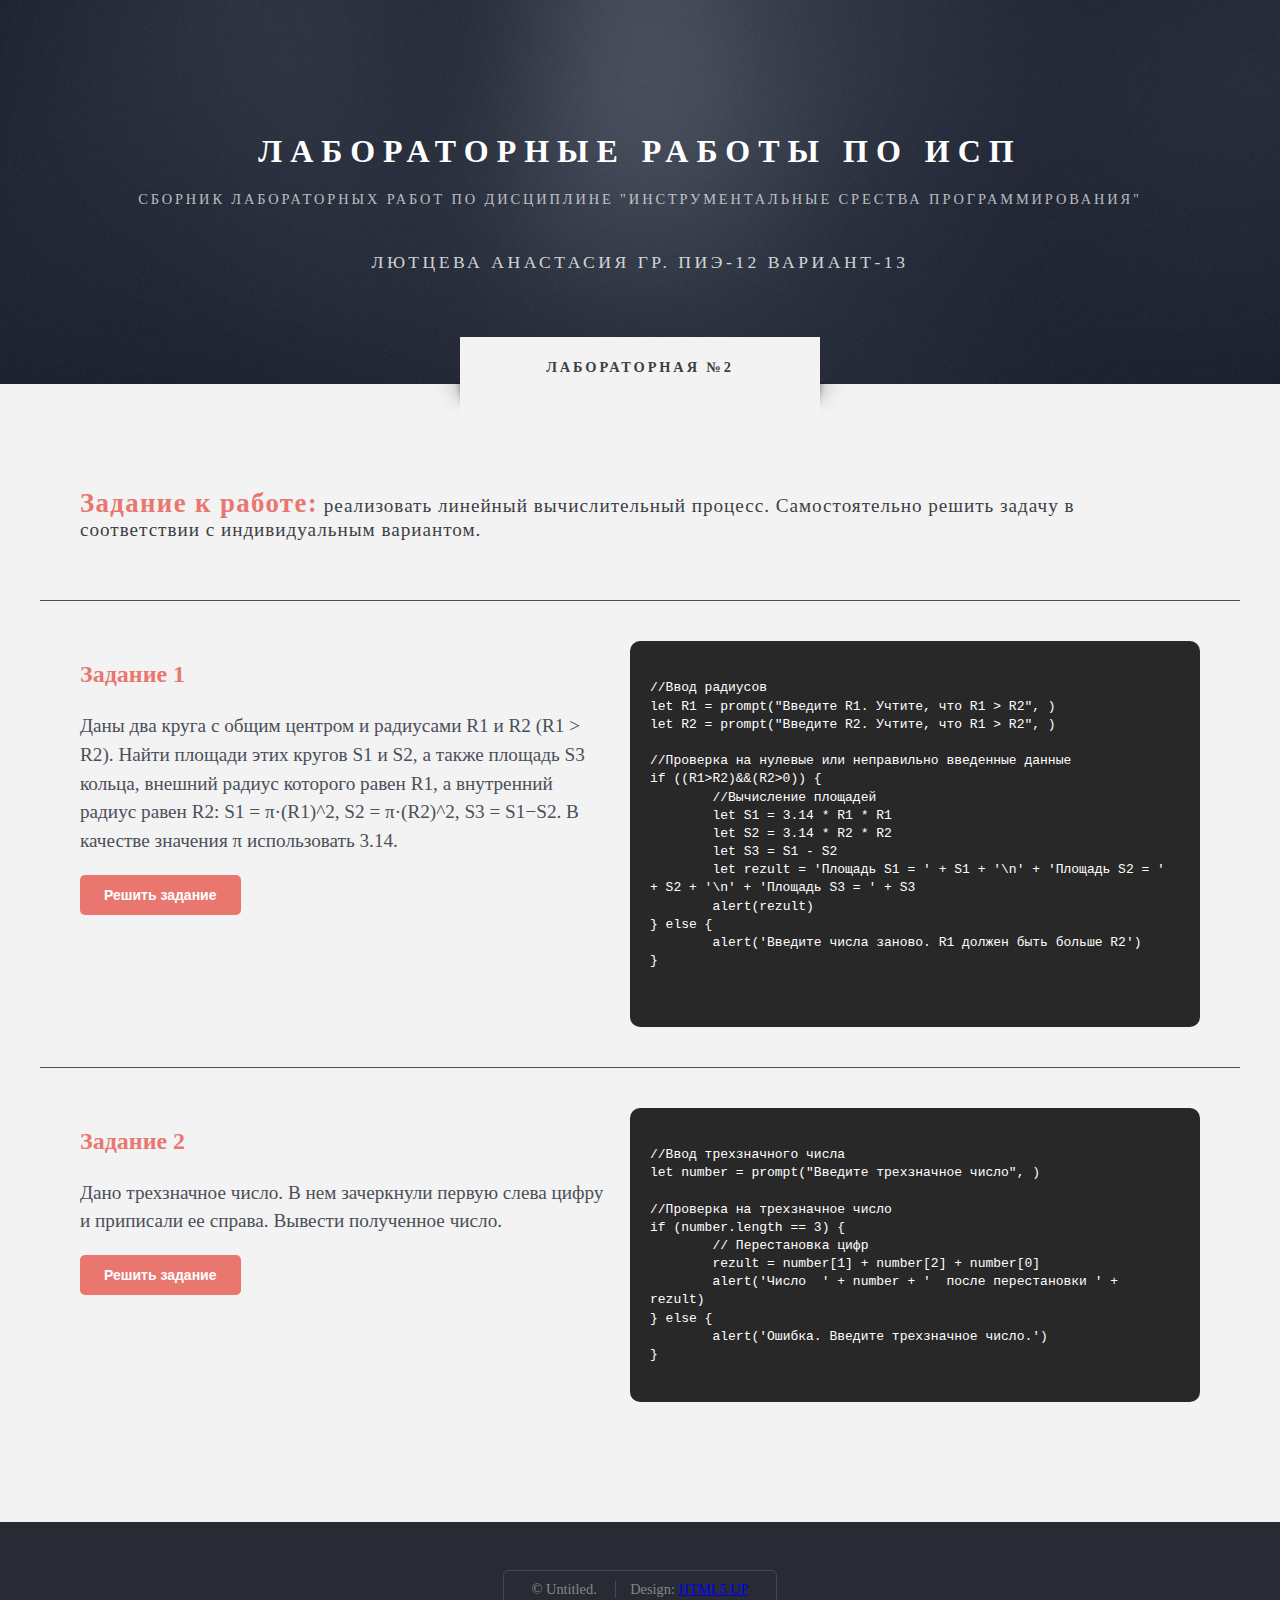
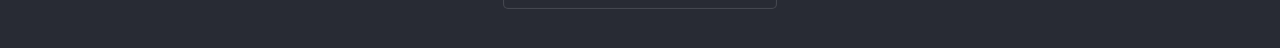
==== index.html @ d3c94b8f "2я лабораторная работа ИСП" ====
<!DOCTYPE HTML>
<html lang="ru">
	<head>
		<title>ИСП лабораторные работы</title>
		<meta charset="utf-8">
		<meta name="viewport" content="width=device-width, initial-scale=1">
		<link rel="stylesheet" href="css/header.css">
		<link rel="stylesheet" href="css/style.css">
		<link rel="stylesheet" href="css/contents.css">
		<link rel="stylesheet" href="css/footer.css">
	</head>

	<body class="page">
		<!-- Scripts -->
		<script src="js/lab2.js"></script>

		<!-- Header -->
		<div class="header">

			<div class="header-text">
				<h1 class="header-text-h1">Лабораторные работы по ИСП</h1>
				<p class="header-text-p">Сборник лабораторных работ по дисциплине "Инструментальные срества
					программирования"</p>
				<p class="header-text-work">Лютцева Анастасия гр. ПИЭ-12 вариант-13</p>
			</div>

		</div>

		<!-- Лабораторная 2 -->
		<div class="wrapper style3">
			<div class="title">Лабораторная №2</div>
			<div class="container">
				<div class="assignment-to-work">
					<p><strong>Задание к работе:</strong> реализовать линейный вычислительный процесс. Самостоятельно решить
						задачу в соответствии с индивидуальным вариантом.</p>
				</div>
				<hr class="hr-shelf">
				<div class="assignment">
					<div class="assignment-text">
						<h2><strong>Задание 1</strong></h2>
						<p>Даны два круга с общим центром и радиусами R1 и R2 (R1 > R2). Найти площади этих кругов S1 и S2,
							а также площадь S3 кольца, внешний радиус которого равен R1, а внутренний радиус равен R2: S1 =
							π·(R1)^2, S2 = π·(R2)^2, S3 = S1−S2. В качестве значения π использовать 3.14.</p>
						<button class="button style1" onclick="area_of_circle()">Решить задание</button>
					</div>
					<div class="assignment-code">
						<code>
//Ввод радиусов
let R1 = prompt("Введите R1. Учтите, что R1 > R2", )
let R2 = prompt("Введите R2. Учтите, что R1 > R2", )

//Проверка на нулевые или неправильно введенные данные
if ((R1>R2)&&(R2>0)) {
	//Вычисление площадей
	let S1 = 3.14 * R1 * R1
	let S2 = 3.14 * R2 * R2
	let S3 = S1 - S2
	let rezult = 'Площадь S1 = ' + S1 + '\n' + 'Площадь S2 = ' + S2 + '\n' + 'Площадь S3 = ' + S3
	alert(rezult)
} else {
	alert('Введите числа заново. R1 должен быть больше R2')
}

								</code>
					</div>
				</div>
				<hr class="hr-shelf">
				<div class="assignment">
					<div class="assignment-text">
						<h2><strong>Задание 2</strong></h2>
						<p>Дано трехзначное число. В нем зачеркнули первую слева цифру и приписали ее справа. Вывести
							полученное число.</p>
						<button class="button style1" onclick="transposition()">Решить задание</button>
					</div>
					<div class="assignment-code">
						<code>
//Ввод трехзначного числа
let number = prompt("Введите трехзначное число", )

//Проверка на трехзначное число
if (number.length == 3) {
	// Перестановка цифр
	rezult = number[1] + number[2] + number[0]
	alert('Число  ' + number + '  после перестановки ' + rezult)
} else {
	alert('Ошибка. Введите трехзначное число.')
}
								</code>
					</div>
				</div>
			</div>
		</div>
		<!-- Footer -->
		<div class="footer copyright">
			<ul>
				<li>&copy; Untitled.</li>
				<li>Design: <a href="http://html5up.net">HTML5 UP</a></li>
			</ul>
		</div>

	</body>

</html>
---- css/header.css ----
.header {
    display: flex;
    align-items: center;
    justify-content: center;
    position: relative;
    height: 24em;
    background: url("../images/banner.jpg") center center;
    background-size: cover;
    background-position: center;
    padding: 0;
    margin: 0;
}

.header-text {
    width: 100%;
    text-align: center;
    position: relative;
    top: 1.5em;
}

.header-text-h1 {
    font-weight: 900;
    text-transform: uppercase;
    color: #fff;
    font-size: 2em;
    letter-spacing: 0.25em;
    margin-top: 0;
}

.header-text-p {
    color: rgba(255, 255, 255, 0.69);
    text-transform: uppercase;
    margin: 1.25em 0 0 0;
    display: block;
    letter-spacing: 0.2em;
    font-size: 0.9em;
}

.header-text-work {
    color: rgba(255, 255, 255, 0.8);
    text-transform: uppercase;
    margin: 2.5em 0 1.5em 0;
    display: block;
    letter-spacing: 0.2em;
    font-size: 1.1em;
}

/* Стили для разрешений до 1200px */
@media (max-width: 1200px) {
    .header {
        height: 20em;
    }

    .header-text-h1 {
        font-size: 1.8em;
    }

    .header-text-p, .header-text-work {
        font-size: 0.85em;
    }
}

/* Стили для разрешений до 980px */
@media (max-width: 980px) {
    .header {
        height: 18em;
    }

    .header-text-h1 {
        font-size: 1.7em;
    }

    .header-text-p, .header-text-work {
        font-size: 0.8em;
    }
}

/* Стили для разрешений до 760px */
@media (max-width: 760px) {
    .header {
        height: 18em;
    }

    .header-text-h1 {
        font-size: 1.4em;
    }

    .header-text-p, .header-text-work {
        font-size: 0.75em;
    }
}

/* Стили для разрешений до 560px */
@media (max-width: 560px) {
    .header {
        height: 16em;
    }

    .header-text-h1 {
        font-size: 1.1em;
    }

    .header-text-p, .header-text-work {
        font-size: 0.6em;
    }
}
---- css/style.css ----
.page {
    margin: 0;
    width: 100%;
}

.wrapper {
    position: relative;
    padding: 4em 0 5em 0;
}

    .wrapper .title {
        position: absolute;
        top: 0;
        left: 50%;
        text-align: center;
        text-transform: uppercase;
        display: block;
        font-weight: 700;
        letter-spacing: 0.2em;
        font-size: 0.9em;
        width: 25em;
        height: 3.25em;
        top: -3.25em;
        line-height: 3.25em;
        margin-bottom: -3.25em;
        margin-left: -12.5em;
        padding-top: 0.5em;
    }

    .wrapper .title:before {
        content: '';
        position: absolute;
        bottom: -30px;
        left: -35px;
        width: 35px;
        height: 38px;
        background: url("../images/shadow.png");
    }

    .wrapper .title:after {
        -moz-transform: scaleX(-1);
        -webkit-transform: scaleX(-1);
        -ms-transform: scaleX(-1);
        transform: scaleX(-1);
        content: '';
        position: absolute;
        bottom: -30px;
        right: -35px;
        width: 35px;
        height: 38px;
        background: url("../images/shadow.png");
    }

    .wrapper.style1 {
        background: #e97770;
        color: #eee;
        color: rgba(255, 255, 255, 0.75);
    }

    .wrapper.style1 .title {
        background: #e97770;
        color: #fff;
    }

    .wrapper.style1 h1,
    .wrapper.style1 h2,
    .wrapper.style1 h3,
    .wrapper.style1 h4,
    .wrapper.style1 h5,
    .wrapper.style1 h6,
    .wrapper.style1 strong,
    .wrapper.style1 b,
    .wrapper.style1 a {
        color: #fff;
    }

    .wrapper.style2 {
        background: #282b34;
    }

    .wrapper.style2 .title {
        background: #282b34;
        color: #fff;
    }

    .wrapper.style3 {
        background: #f3f3f3;
    }

    .wrapper.style3 .title {
        background: #f3f3f3;
        color: #3b3f45;
    }

    .wrapper.style3 .image {
        border: solid 10px #fff;
    }

.button {
    display: inline-block;
    padding: 12px 24px;
    font-size: 14px;
    font-weight: bold;
    text-align: center;
    border-radius: 5px;
    border: none;
    cursor: pointer;
    transition: background 0.3s ease, box-shadow 0.3s ease;
}

    .button.style1 {
        background-color: #e97770;
        color: #fff;
    }

    .button.style1:hover {
        background-color: #d76560;
        box-shadow: 0 4px 15px rgba(0, 0, 0, 0.2); /* Тень при наведении */
    }

    .button.style1:active {
        background-color: #c65551;
        box-shadow: inset 0 3px 5px rgba(0, 0, 0, 0.2); /* Эффект нажатия */
    }


/* Стили для больших экранов 1200px */
@media (max-width: 1200px) {
    .wrapper {
        padding: 3em 0 4em 0;
    }

    .wrapper .title {
        font-size: 0.85em;
        width: 22em;
        margin-left: -11em;
    }

    .button {
        padding: 10px 22px;
        font-size: 13px;
    }
}

/* Стили для экранов до 980px */
@media (max-width: 980px) {
    .wrapper {
        padding: 3em 0 3em 0;
    }

    .wrapper .title {
        font-size: 0.8em;
        width: 20em;
        margin-left: -10em;
    }

    .button {
        padding: 10px 20px;
        font-size: 12px;
    }
}

/* Стили для экранов до 760px */
@media (max-width: 760px) {
    .wrapper {
        padding: 2.5em 0 3em 0;
    }

    .wrapper .title {
        font-size: 0.75em;
        width: 18em;
        margin-left: -9em;
    }

    .button {
        padding: 8px 18px;
        font-size: 11px;
    }

    .assignment {
        display: flex;
        flex-direction: column; /* Меняем на вертикальный layout для маленьких экранов */
        padding: 0 20px;
    }
}

/* Стили для экранов до 560px */
@media (max-width: 560px) {
    .wrapper {
        padding: 2em 0 2.5em 0;
    }

    .wrapper .title {
        font-size: 0.7em;
        width: 16em;
        margin-left: -8em;
    }

    .button {
        padding: 8px 16px;
        font-size: 10px;
    }

    .wrapper .title, .assignment-to-work, .assignment-text {
        text-align: center; /* Центрирование текста и уменьшение отступов */
    }

    .assignment {
        display: flex;
        flex-direction: column; /* Меняем на вертикальный layout для маленьких экранов */
        padding: 0 20px;
    }

    .assignment-code {
        margin-top: 20px; /* Добавляем отступ для разделения текста и кода */
    }
}
---- css/contents.css ----
.container {
    display: flex;
    flex-direction: column;
    padding: 20px 40px;
}

.container .assignment-to-work {
    padding: 20px 40px;
}

.assignment-to-work strong {
    color: #e97770;
    font-size: 1.4em;
    letter-spacing: 0.05em;
}

.assignment-to-work p {
    color: #3b3f45;
    margin: 0 0 1em 0;
    font-size: 1.2em;
    letter-spacing: 0.05em;
}

.container .hr-shelf {
    margin: 20px 0;
    height: 0;
    border: none;
    border-top: 1.5px solid #4a4f58;
}

/* Стиль для вывода задания и кода в две колонки */
.assignment {
    display: flex;
    justify-content: space-between;
    padding: 20px 40px;
    gap: 20px; /* Расстояние между колонками */
}

.assignment-text,
.assignment-code {
    width: 48%; /* Обе колонки занимают примерно по 50% */
}

.assignment-text h2 {
    font-size: 1.5em;
    margin-bottom: 1em;
    color: #e97770;
}

.assignment-text p {
    font-size: 1.2em;
    color: #4a4f58;
    line-height: 1.5;
}

.assignment-code {
    background-color: #292828;
    padding: 20px;
    border-radius: 10px;
    font-family: 'Courier New', monospace;
    font-size: 1em;
}

.assignment-code code {
    display: block;
    color: #fff;
    white-space: pre-wrap; /* Чтобы длинные строки кода переносились */
    line-height: 1.4;
}


/* Стили для экранов до 1200px */
@media (max-width: 1200px) {
    .container {
        padding: 15px 30px;
    }
    
    .assignment {
        padding: 15px 30px;
        gap: 15px;
    }
    
    .assignment-text,
    .assignment-code {
        width: 100%; /* Столбцы будут занимать всю ширину экрана */
    }
}

/* Стили для экранов до 980px */
@media (max-width: 980px) {
    .container {
        padding: 15px 20px;
    }
    
    .assignment {
        flex-direction: column;
        gap: 20px; /* Расстояние между текстом и кодом */
    }

    .assignment-text h2 {
        font-size: 1.4em;
    }

    .assignment-text p {
        font-size: 1.1em;
    }

    .assignment-code {
        padding: 15px;
        font-size: 0.9em;
    }
}

/* Стили для экранов до 760px */
@media (max-width: 760px) {
    .container {
        padding: 10px 15px;
    }
    
    .assignment {
        gap: 10px;
    }

    .assignment-text h2 {
        font-size: 1.3em;
    }

    .assignment-text p {
        font-size: 1em;
    }

    .assignment-code {
        padding: 10px;
        font-size: 0.85em;
    }
}

/* Стили для экранов до 560px */
@media (max-width: 560px) {
    .container {
        padding: 10px 10px;
    }

    .assignment {
        gap: 10px;
    }

    .assignment-text h2 {
        font-size: 1.2em;
    }

    .assignment-text p {
        font-size: 0.95em;
    }

    .assignment-code {
        padding: 8px;
        font-size: 0.8em;
    }
}
---- css/footer.css ----
.footer {
    background: #282b34;
    color: rgba(255, 255, 255, 0.5);
    padding: 3em 0;
}

.copyright {
    text-align: center;
    height: 30px;
}

.copyright ul {
    display: inline-block;
    border-radius: 0.35em;
    box-shadow: inset 0px 0px 1px 1px rgba(255, 255, 255, 0.15);
    color: rgba(255, 255, 255, 0.436);
    padding: 0.75em 2em;
    font-size: 0.9em;
    margin: 0;
}

.copyright ul li {
    display: inline-block;
    margin-left: 1em;
    padding-left: 1em;
    border-left: solid 1px rgba(255, 255, 255, 0.15);
}

.copyright ul li:first-child {
    border-left: 0;
    margin-left: 0;
    padding-left: 0;
}


/* Стили для разрешений до 1200px */
@media (max-width: 1200px) {
    .footer {
        padding: 2.5em 0;
    }
    
    .copyright ul {
        padding: 0.7em 1.8em;
        font-size: 0.85em;
    }
}

/* Стили для разрешений до 980px */
@media (max-width: 980px) {
    .footer {
        padding: 2em 0;
    }

    .copyright ul {
        padding: 0.65em 1.5em;
        font-size: 0.8em;
    }
}

/* Стили для разрешений до 760px */
@media (max-width: 760px) {
    .footer {
        padding: 1.5em 0;
    }

    .copyright ul {
        padding: 0.6em 1.3em;
        font-size: 0.75em;
    }
    
    .copyright ul li {
        margin-left: 0.8em;
        padding-left: 0.8em;
    }
}

/* Стили для разрешений до 560px */
@media (max-width: 560px) {
    .footer {
        padding: 1.5em 0;
    }

    .copyright ul {
        padding: 0.5em 1em;
        font-size: 0.7em;
    }
    
    .copyright ul li {
        margin-left: 0.5em;
        padding-left: 0.5em;
    }
}
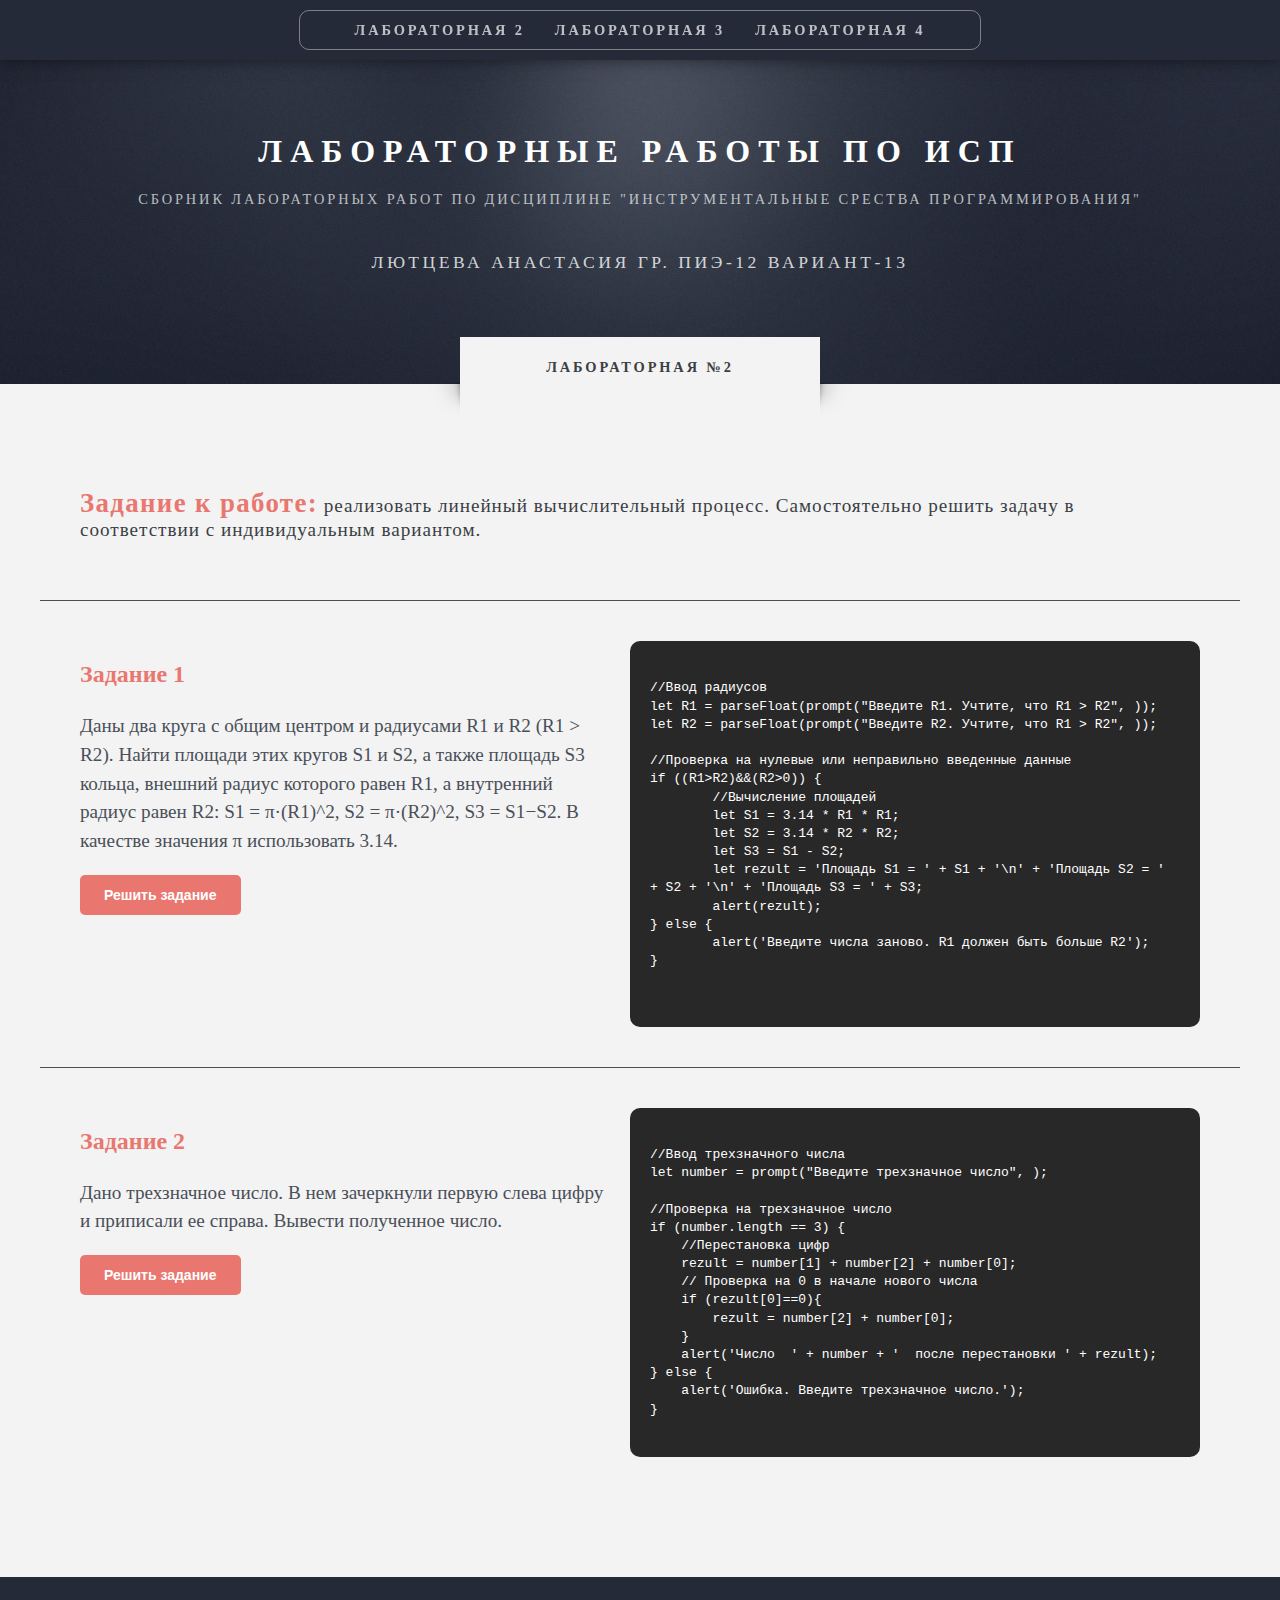
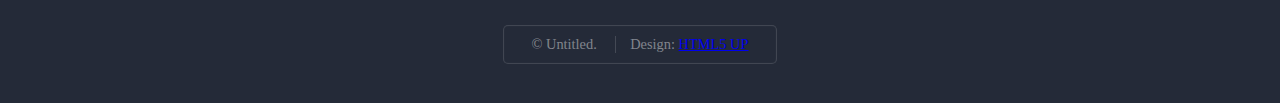
==== commit 3139b70f: "фиксированное меню" ====
--- a/index.html
+++ b/index.html
@@ -8,11 +8,17 @@
 		<link rel="stylesheet" href="css/style.css">
 		<link rel="stylesheet" href="css/contents.css">
 		<link rel="stylesheet" href="css/footer.css">
+		<link rel="stylesheet" href="css/menu.css">
 	</head>
 
 	<body class="page">
-		<!-- Scripts -->
-		<script src="js/lab2.js"></script>
+		<nav>
+			<ul>
+				<li><a href="#lab2">Лабораторная 2</a></li>
+				<li><a href="#lab3">Лабораторная 3</a></li>
+				<li><a href="#lab4">Лабораторная 4</a></li>
+			</ul>
+		</nav>
 
 		<!-- Header -->
 		<div class="header">
@@ -25,9 +31,8 @@
 			</div>
 
 		</div>
-
 		<!-- Лабораторная 2 -->
-		<div class="wrapper style3">
+		<div class="wrapper style3" id="lab2">
 			<div class="title">Лабораторная №2</div>
 			<div class="container">
 				<div class="assignment-to-work">
@@ -46,19 +51,19 @@
 					<div class="assignment-code">
 						<code>
 //Ввод радиусов
-let R1 = prompt("Введите R1. Учтите, что R1 > R2", )
-let R2 = prompt("Введите R2. Учтите, что R1 > R2", )
+let R1 = parseFloat(prompt("Введите R1. Учтите, что R1 > R2", ));
+let R2 = parseFloat(prompt("Введите R2. Учтите, что R1 > R2", ));
 
 //Проверка на нулевые или неправильно введенные данные
 if ((R1>R2)&&(R2>0)) {
 	//Вычисление площадей
-	let S1 = 3.14 * R1 * R1
-	let S2 = 3.14 * R2 * R2
-	let S3 = S1 - S2
-	let rezult = 'Площадь S1 = ' + S1 + '\n' + 'Площадь S2 = ' + S2 + '\n' + 'Площадь S3 = ' + S3
-	alert(rezult)
+	let S1 = 3.14 * R1 * R1;
+	let S2 = 3.14 * R2 * R2;
+	let S3 = S1 - S2;
+	let rezult = 'Площадь S1 = ' + S1 + '\n' + 'Площадь S2 = ' + S2 + '\n' + 'Площадь S3 = ' + S3;
+	alert(rezult);
 } else {
-	alert('Введите числа заново. R1 должен быть больше R2')
+	alert('Введите числа заново. R1 должен быть больше R2');
 }
 
 								</code>
@@ -75,15 +80,19 @@
 					<div class="assignment-code">
 						<code>
 //Ввод трехзначного числа
-let number = prompt("Введите трехзначное число", )
+let number = prompt("Введите трехзначное число", );
 
 //Проверка на трехзначное число
 if (number.length == 3) {
-	// Перестановка цифр
-	rezult = number[1] + number[2] + number[0]
-	alert('Число  ' + number + '  после перестановки ' + rezult)
+    //Перестановка цифр
+    rezult = number[1] + number[2] + number[0];
+    // Проверка на 0 в начале нового числа
+    if (rezult[0]==0){
+        rezult = number[2] + number[0];
+    }
+    alert('Число  ' + number + '  после перестановки ' + rezult);
 } else {
-	alert('Ошибка. Введите трехзначное число.')
+    alert('Ошибка. Введите трехзначное число.');
 }
 								</code>
 					</div>
@@ -97,6 +106,9 @@
 				<li>Design: <a href="http://html5up.net">HTML5 UP</a></li>
 			</ul>
 		</div>
+		
+		<!-- Scripts -->
+		<script src="js/lab2.js"></script>
 
 	</body>
 
--- a/css/style.css
+++ b/css/style.css
@@ -1,6 +1,7 @@
 .page {
     margin: 0;
     width: 100%;
+    position: relative;
 }
 
 .wrapper {
@@ -38,9 +39,6 @@
     }
 
     .wrapper .title:after {
-        -moz-transform: scaleX(-1);
-        -webkit-transform: scaleX(-1);
-        -ms-transform: scaleX(-1);
         transform: scaleX(-1);
         content: '';
         position: absolute;
@@ -75,11 +73,11 @@
     }
 
     .wrapper.style2 {
-        background: #282b34;
+        background: #242A38;
     }
 
     .wrapper.style2 .title {
-        background: #282b34;
+        background: #242A38;
         color: #fff;
     }
 
--- a/css/footer.css
+++ b/css/footer.css
@@ -1,5 +1,5 @@
 .footer {
-    background: #282b34;
+    background: #242A38;
     color: rgba(255, 255, 255, 0.5);
     padding: 3em 0;
 }
--- a/css/menu.css
+++ b/css/menu.css
@@ -0,0 +1,43 @@
+/* Общий стиль для меню */
+nav {
+    display: flex;
+    justify-content: center;
+    background-color: #242A38;
+    position: fixed;
+    top: 0;
+    width: 100%;
+    z-index: 1000;
+    padding: 10px 0;
+    box-shadow: 0 0 15px rgba(0, 0, 0, 0.5);
+}
+
+nav ul {
+    list-style: none;
+    margin: 0;
+    display: flex;
+    justify-content: space-between;
+    border: 1px solid rgba(255, 255, 255, 0.4); /* Граница вокруг всего меню */
+    border-radius: 10px; 
+    padding: 10px 40px; 
+}
+
+nav ul li {
+    margin: 0 15px;
+}
+
+nav ul li a {
+    color: rgba(255, 255, 255, 0.7); /* Светлый цвет текста */
+    text-transform: uppercase;
+    font-weight: 600;
+    letter-spacing: 0.2em;
+    font-size: 0.9em;
+    text-decoration: none;
+    transition: color 0.3s ease, border-bottom 0.3s ease; /* Анимация на наведение */
+    border-bottom: 1px solid transparent; /* Линия снизу для эффекта наведения */
+}
+
+nav ul li a:hover {
+    color: rgba(255, 255, 255, 1); /* Изменение цвета на белый при наведении */
+    border-bottom: 1px solid rgba(255, 255, 255, 0.8); /* Появление нижней границы */
+}
+
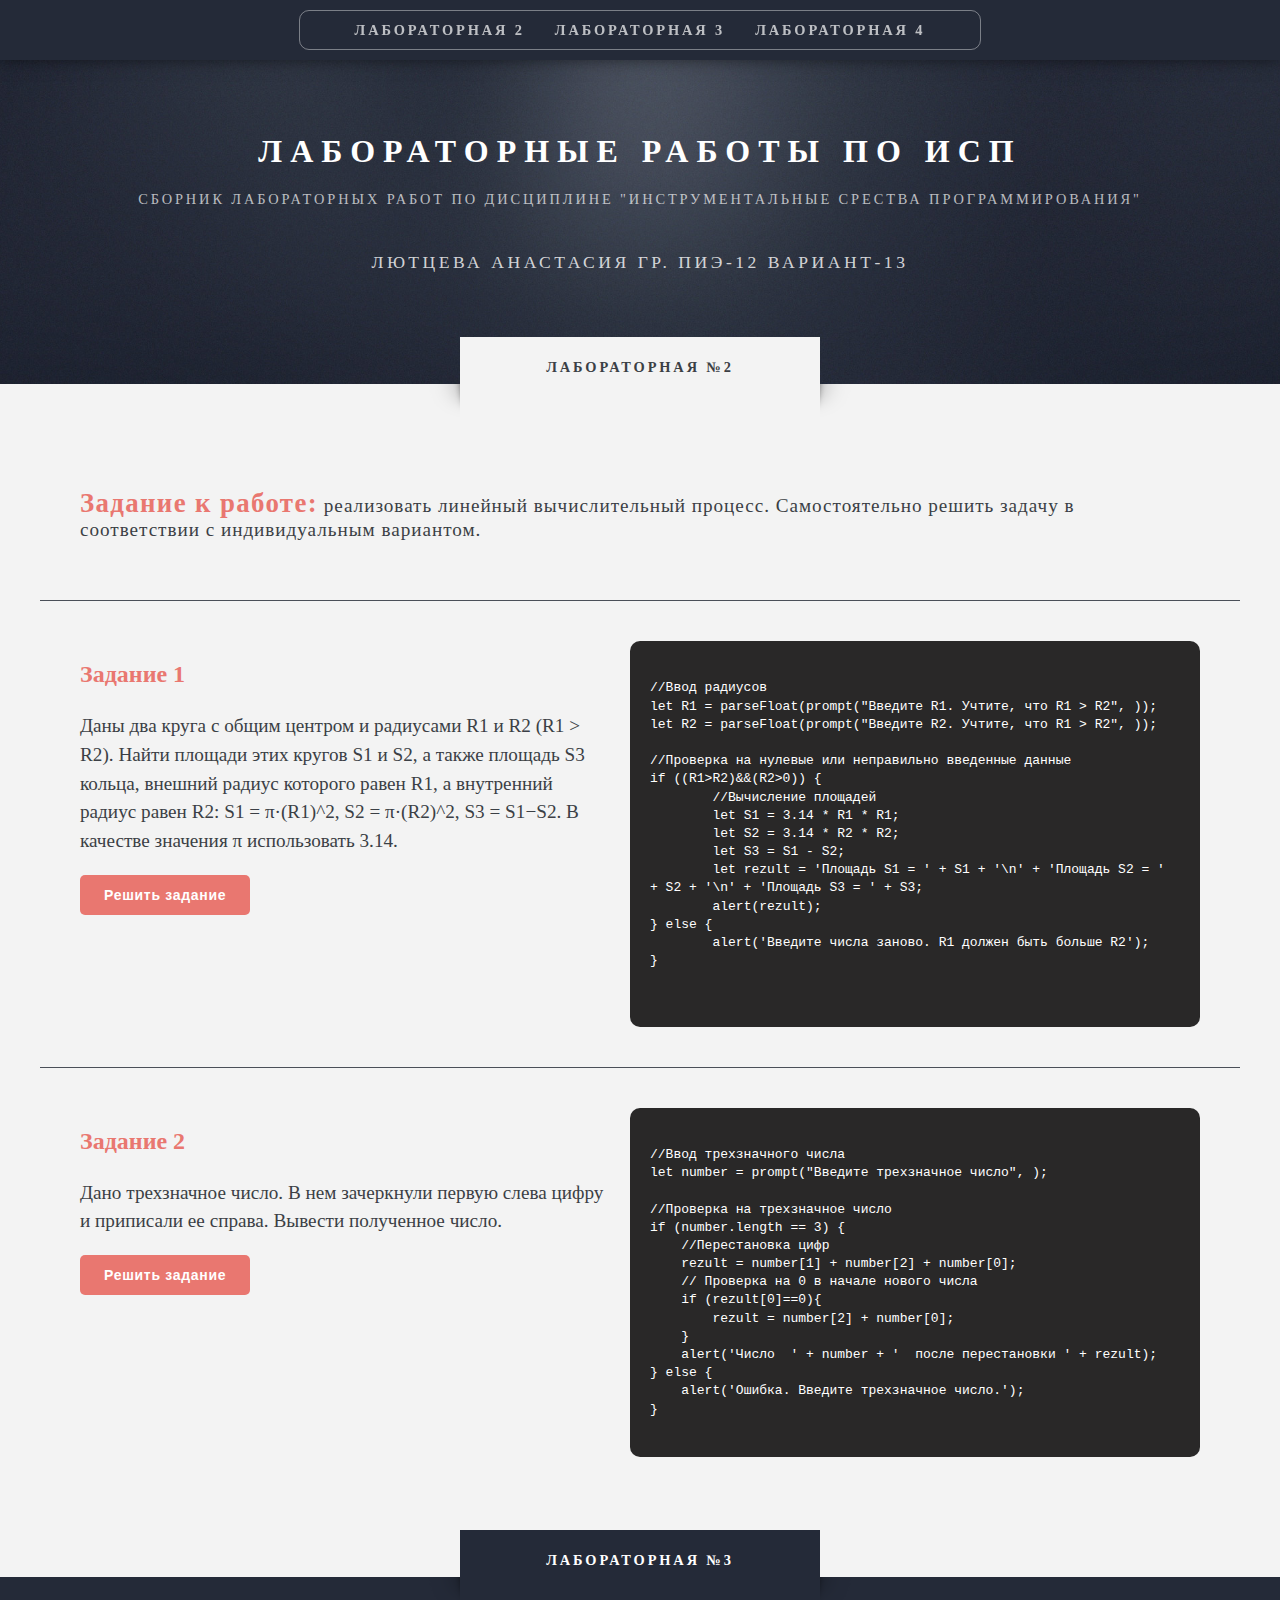
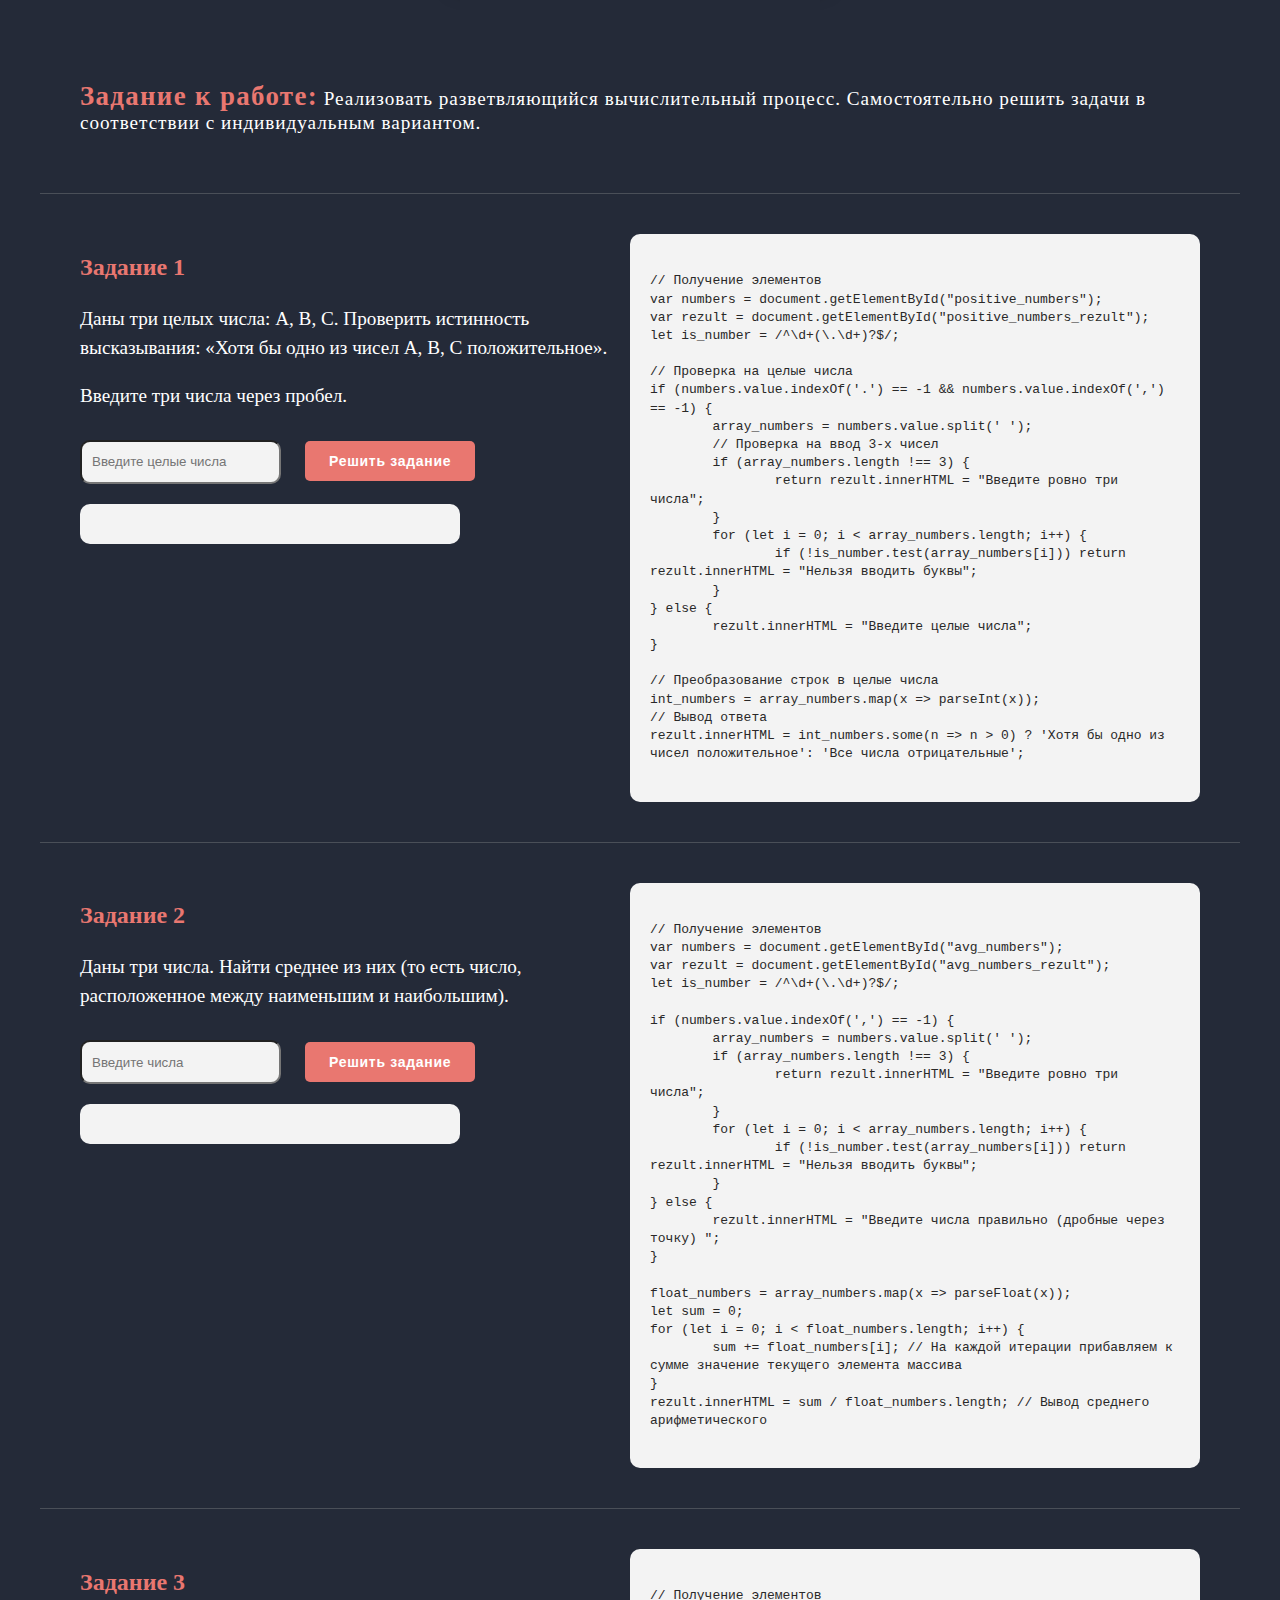
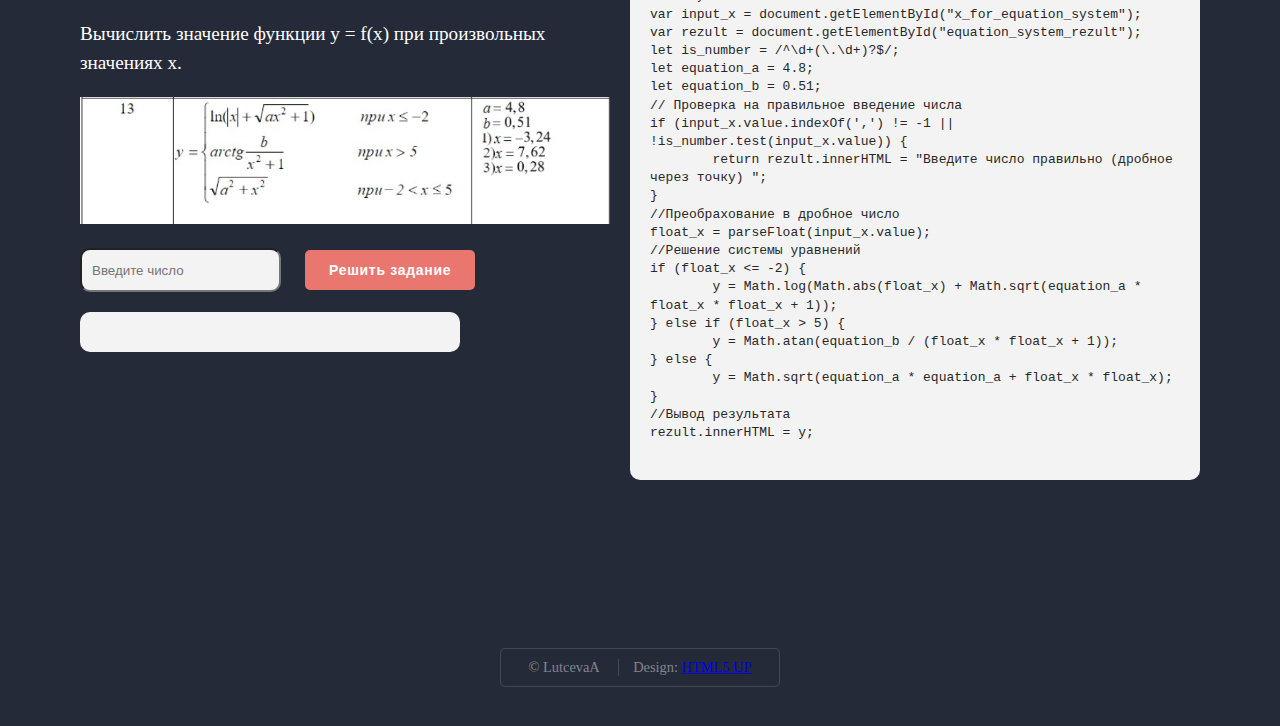
==== commit bf55e719: "закончена 3 лаба" ====
--- a/index.html
+++ b/index.html
@@ -19,7 +19,6 @@
 				<li><a href="#lab4">Лабораторная 4</a></li>
 			</ul>
 		</nav>
-
 		<!-- Header -->
 		<div class="header">
 
@@ -32,23 +31,23 @@
 
 		</div>
 		<!-- Лабораторная 2 -->
-		<div class="wrapper style3" id="lab2">
+		<div class="wrapper style1" id="lab2">
 			<div class="title">Лабораторная №2</div>
 			<div class="container">
-				<div class="assignment-to-work">
+				<div class="assignment-to-work style1">
 					<p><strong>Задание к работе:</strong> реализовать линейный вычислительный процесс. Самостоятельно решить
 						задачу в соответствии с индивидуальным вариантом.</p>
 				</div>
 				<hr class="hr-shelf">
 				<div class="assignment">
-					<div class="assignment-text">
+					<div class="assignment-text style1">
 						<h2><strong>Задание 1</strong></h2>
 						<p>Даны два круга с общим центром и радиусами R1 и R2 (R1 > R2). Найти площади этих кругов S1 и S2,
 							а также площадь S3 кольца, внешний радиус которого равен R1, а внутренний радиус равен R2: S1 =
 							π·(R1)^2, S2 = π·(R2)^2, S3 = S1−S2. В качестве значения π использовать 3.14.</p>
-						<button class="button style1" onclick="area_of_circle()">Решить задание</button>
-					</div>
-					<div class="assignment-code">
+						<button class="button" onclick="area_of_circle()">Решить задание</button>
+					</div>
+					<div class="assignment-code style1">
 						<code>
 //Ввод радиусов
 let R1 = parseFloat(prompt("Введите R1. Учтите, что R1 > R2", ));
@@ -71,13 +70,13 @@
 				</div>
 				<hr class="hr-shelf">
 				<div class="assignment">
-					<div class="assignment-text">
+					<div class="assignment-text style1">
 						<h2><strong>Задание 2</strong></h2>
 						<p>Дано трехзначное число. В нем зачеркнули первую слева цифру и приписали ее справа. Вывести
 							полученное число.</p>
-						<button class="button style1" onclick="transposition()">Решить задание</button>
-					</div>
-					<div class="assignment-code">
+						<button class="button" onclick="transposition()">Решить задание</button>
+					</div>
+					<div class="assignment-code style1">
 						<code>
 //Ввод трехзначного числа
 let number = prompt("Введите трехзначное число", );
@@ -99,16 +98,140 @@
 				</div>
 			</div>
 		</div>
+		<!-- Лабораторная 3 -->
+		<div class="wrapper style2" id="lab3">
+			<div class="title">Лабораторная №3</div>
+			<div class="container">
+				<div class="assignment-to-work style2">
+					<p><strong>Задание к работе:</strong> Реализовать разветвляющийся вычислительный процесс. Самостоятельно решить задачи в соответствии с индивидуальным вариантом.</p>
+				</div>
+				<hr class="hr-shelf">
+				<div class="assignment">
+					<div class="assignment-text style2">
+						<h2><strong>Задание 1</strong></h2>
+						<p>Даны три целых числа: A, B, C. Проверить истинность высказывания: «Хотя бы одно из чисел A, B, C положительное».</p>
+						<p>Введите три числа через пробел.</p>
+						<input type="text" id="positive_numbers" placeholder="Введите целые числа">
+						<button class="button" onclick="positive_numbers()">Решить задание</button>
+						<div class="assignment-rezult"  id="positive_numbers_rezult"></div>
+					</div>
+					<div class="assignment-code style2">
+						<code>
+// Получение элементов
+var numbers = document.getElementById("positive_numbers");
+var rezult = document.getElementById("positive_numbers_rezult");
+let is_number = /^\d+(\.\d+)?$/;
+
+// Проверка на целые числа
+if (numbers.value.indexOf('.') == -1 && numbers.value.indexOf(',') == -1) {
+	array_numbers = numbers.value.split(' ');
+	// Проверка на ввод 3-х чисел
+	if (array_numbers.length !== 3) {
+		return rezult.innerHTML = "Введите ровно три числа";
+	}
+	for (let i = 0; i < array_numbers.length; i++) {
+		if (!is_number.test(array_numbers[i])) return rezult.innerHTML = "Нельзя вводить буквы";
+	}
+} else {
+	rezult.innerHTML = "Введите целые числа";
+}
+
+// Преобразование строк в целые числа
+int_numbers = array_numbers.map(x => parseInt(x));
+// Вывод ответа
+rezult.innerHTML = int_numbers.some(n => n > 0) ? 'Хотя бы одно из чисел положительное': 'Все числа отрицательные';
+							</code>
+					</div>
+				</div>
+				<hr class="hr-shelf">
+				<div class="assignment">
+					<div class="assignment-text style2">
+						<h2><strong>Задание 2</strong></h2>
+						<p>Даны три числа. Найти среднее из них (то есть число, расположенное между наименьшим и наибольшим).</p>
+						<input type="text" id="avg_numbers" placeholder="Введите числа">
+						<button class="button" onclick="avg_numbers()">Решить задание</button>
+						<div class="assignment-rezult"  id="avg_numbers_rezult"></div>
+					</div>
+					<div class="assignment-code style2">
+						<code>
+// Получение элементов
+var numbers = document.getElementById("avg_numbers");
+var rezult = document.getElementById("avg_numbers_rezult");
+let is_number = /^\d+(\.\d+)?$/;
+						
+if (numbers.value.indexOf(',') == -1) {
+	array_numbers = numbers.value.split(' ');
+	if (array_numbers.length !== 3) {
+		return rezult.innerHTML = "Введите ровно три числа";
+	}
+	for (let i = 0; i < array_numbers.length; i++) {
+		if (!is_number.test(array_numbers[i])) return rezult.innerHTML = "Нельзя вводить буквы";
+	}
+} else {
+	rezult.innerHTML = "Введите числа правильно (дробные через точку) ";
+}
+						
+float_numbers = array_numbers.map(x => parseFloat(x));
+let sum = 0; 
+for (let i = 0; i < float_numbers.length; i++) { 
+	sum += float_numbers[i]; // На каждой итерации прибавляем к сумме значение текущего элемента массива
+}
+rezult.innerHTML = sum / float_numbers.length; // Вывод среднего арифметического
+						</code>
+					</div>
+				</div>
+				<hr class="hr-shelf">
+				<div class="assignment">
+					<div class="assignment-text style2">
+						<h2><strong>Задание 3</strong></h2>
+						<p>Вычислить значение функции y = f(x) при произвольных значениях x.</p>
+						<img src="images/equation.jpg" alt="Система уравнений">
+						<input type="text" id="x_for_equation_system" placeholder="Введите число">
+						<button class="button" onclick="equation_system()">Решить задание</button>
+						<div class="assignment-rezult"  id="equation_system_rezult"></div>
+					</div>
+					<div class="assignment-code style2">
+						<code>
+// Получение элементов
+var input_x = document.getElementById("x_for_equation_system");
+var rezult = document.getElementById("equation_system_rezult");
+let is_number = /^\d+(\.\d+)?$/;
+let equation_a = 4.8;
+let equation_b = 0.51;
+// Проверка на правильное введение числа
+if (input_x.value.indexOf(',') != -1 || !is_number.test(input_x.value)) {
+	return rezult.innerHTML = "Введите число правильно (дробное через точку) ";
+} 
+//Преобрахование в дробное число
+float_x = parseFloat(input_x.value);
+//Решение системы уравнений
+if (float_x <= -2) {
+	y = Math.log(Math.abs(float_x) + Math.sqrt(equation_a * float_x * float_x + 1));
+} else if (float_x > 5) {
+	y = Math.atan(equation_b / (float_x * float_x + 1));
+} else {
+	y = Math.sqrt(equation_a * equation_a + float_x * float_x);
+}
+//Вывод результата
+rezult.innerHTML = y;
+						</code>
+					</div>
+				</div>
+			</div>
+		</div>
+		<button onclick="topFunction()" id="myBtn" title="Перейти к началу">⨠</button>
 		<!-- Footer -->
 		<div class="footer copyright">
 			<ul>
-				<li>&copy; Untitled.</li>
+				<li>&copy; LutcevaA</li>
 				<li>Design: <a href="http://html5up.net">HTML5 UP</a></li>
 			</ul>
 		</div>
 		
 		<!-- Scripts -->
 		<script src="js/lab2.js"></script>
+		<script src="js/lab3.js"></script>
+		<script src="js/scroll_page.js"></script>
 
 	</body>
 
--- a/css/style.css
+++ b/css/style.css
@@ -1,12 +1,12 @@
 .page {
     margin: 0;
     width: 100%;
-    position: relative;
 }
 
 .wrapper {
     position: relative;
     padding: 4em 0 5em 0;
+    scroll-margin: 100px;
 }
 
     .wrapper .title {
@@ -31,10 +31,10 @@
     .wrapper .title:before {
         content: '';
         position: absolute;
-        bottom: -30px;
+        bottom: -28px;
         left: -35px;
         width: 35px;
-        height: 38px;
+        height: 35px;
         background: url("../images/shadow.png");
     }
 
@@ -42,34 +42,20 @@
         transform: scaleX(-1);
         content: '';
         position: absolute;
-        bottom: -30px;
+        bottom: -28px;
         right: -35px;
         width: 35px;
-        height: 38px;
+        height: 35px;
         background: url("../images/shadow.png");
     }
 
     .wrapper.style1 {
-        background: #e97770;
-        color: #eee;
-        color: rgba(255, 255, 255, 0.75);
+        background: #f3f3f3;
     }
 
     .wrapper.style1 .title {
-        background: #e97770;
-        color: #fff;
-    }
-
-    .wrapper.style1 h1,
-    .wrapper.style1 h2,
-    .wrapper.style1 h3,
-    .wrapper.style1 h4,
-    .wrapper.style1 h5,
-    .wrapper.style1 h6,
-    .wrapper.style1 strong,
-    .wrapper.style1 b,
-    .wrapper.style1 a {
-        color: #fff;
+        background: #f3f3f3;
+        color: #3b3f45;
     }
 
     .wrapper.style2 {
@@ -79,19 +65,6 @@
     .wrapper.style2 .title {
         background: #242A38;
         color: #fff;
-    }
-
-    .wrapper.style3 {
-        background: #f3f3f3;
-    }
-
-    .wrapper.style3 .title {
-        background: #f3f3f3;
-        color: #3b3f45;
-    }
-
-    .wrapper.style3 .image {
-        border: solid 10px #fff;
     }
 
 .button {
@@ -101,27 +74,51 @@
     font-weight: bold;
     text-align: center;
     border-radius: 5px;
+    letter-spacing: 0.05em;
     border: none;
     cursor: pointer;
     transition: background 0.3s ease, box-shadow 0.3s ease;
 }
 
-    .button.style1 {
+    .button {
         background-color: #e97770;
         color: #fff;
     }
 
-    .button.style1:hover {
+    .button:hover {
         background-color: #d76560;
         box-shadow: 0 4px 15px rgba(0, 0, 0, 0.2); /* Тень при наведении */
     }
 
-    .button.style1:active {
+    .button:active {
         background-color: #c65551;
         box-shadow: inset 0 3px 5px rgba(0, 0, 0, 0.2); /* Эффект нажатия */
     }
 
-
+#myBtn {
+        display: none; 
+        position: fixed; 
+        transform: rotate(270deg);
+        bottom: 20px; 
+        right: 30px;
+        z-index: 99; /* Убедиться, что он не перекрывается */
+        background-color: #e97770; 
+        width: 70px;
+        height: 70px;
+        color: #242A38;
+        font-size: 2em;
+        font-weight: bold;
+        border-radius: 50%; /* Округленные углы */
+      }
+      
+    #myBtn:hover {
+        background-color: #d76560; 
+      }
+
+img {
+    margin: 0px 0px 10px;
+    width: 100%;
+}
 /* Стили для больших экранов 1200px */
 @media (max-width: 1200px) {
     .wrapper {
--- a/css/contents.css
+++ b/css/contents.css
@@ -9,16 +9,25 @@
 }
 
 .assignment-to-work strong {
-    color: #e97770;
     font-size: 1.4em;
+    letter-spacing: 0.05em;
+    color:#e97770;
+}
+
+.assignment-to-work p {
+    margin: 0 0 1em 0;
+    font-size: 1.2em;
     letter-spacing: 0.05em;
 }
 
-.assignment-to-work p {
-    color: #3b3f45;
-    margin: 0 0 1em 0;
-    font-size: 1.2em;
-    letter-spacing: 0.05em;
+.assignment-to-work.style1 p,
+.assignment-text.style1 p{
+    color:#3b3f45;
+}
+
+.assignment-to-work.style2 p,
+.assignment-text.style2 p{
+    color:#fff;
 }
 
 .container .hr-shelf {
@@ -44,17 +53,15 @@
 .assignment-text h2 {
     font-size: 1.5em;
     margin-bottom: 1em;
-    color: #e97770;
+    color:#e97770;
 }
 
 .assignment-text p {
     font-size: 1.2em;
-    color: #4a4f58;
     line-height: 1.5;
 }
 
 .assignment-code {
-    background-color: #292828;
     padding: 20px;
     border-radius: 10px;
     font-family: 'Courier New', monospace;
@@ -63,11 +70,41 @@
 
 .assignment-code code {
     display: block;
-    color: #fff;
     white-space: pre-wrap; /* Чтобы длинные строки кода переносились */
     line-height: 1.4;
 }
 
+.assignment-code.style1,
+.assignment-code.style1 code {
+    color: #fff;
+    background-color: #292828;
+}
+
+.assignment-code.style2,
+.assignment-code.style2 code {
+    color: #292828;
+    background-color: #f3f3f3;
+}
+
+.assignment-rezult {
+    color: #292828;
+    background-color: #f3f3f3;
+    padding: 10px;
+    border-radius: 10px;
+    margin: 10px 0px;
+    width: 360px;
+    min-height: 20px;
+    height: fit-content;
+}
+
+input {
+    color: #292828;
+    background-color: #f3f3f3;
+    padding: 10px;
+    border-radius: 10px;
+    margin: 10px 20px 10px 0px;
+    height: 20px;
+}
 
 /* Стили для экранов до 1200px */
 @media (max-width: 1200px) {
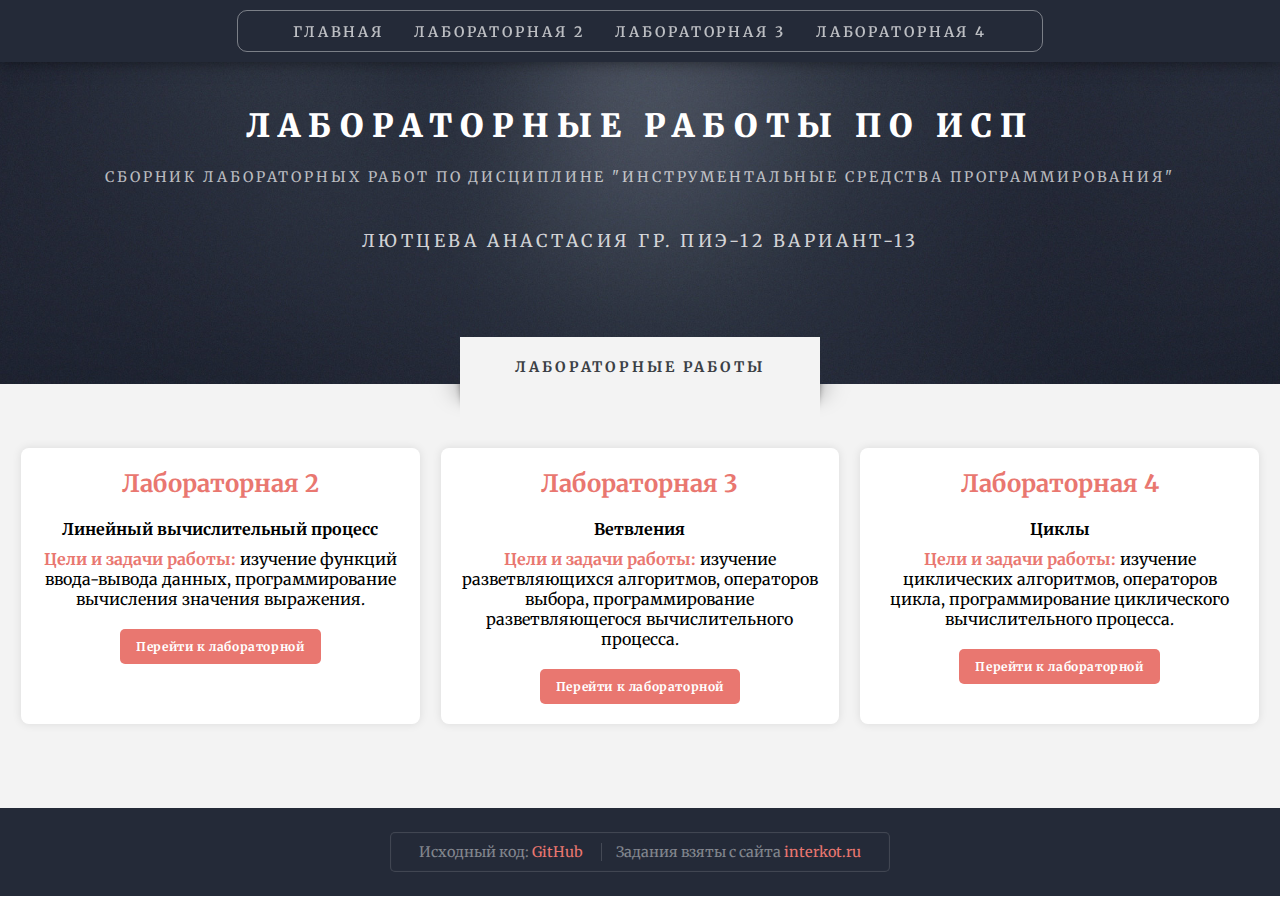
==== commit 04cae2e7: "доработан js, именование стилей по БЭМ" ====
--- a/index.html
+++ b/index.html
@@ -1,238 +1,86 @@
 <!DOCTYPE HTML>
 <html lang="ru">
-	<head>
-		<title>ИСП лабораторные работы</title>
-		<meta charset="utf-8">
-		<meta name="viewport" content="width=device-width, initial-scale=1">
-		<link rel="stylesheet" href="css/header.css">
-		<link rel="stylesheet" href="css/style.css">
-		<link rel="stylesheet" href="css/contents.css">
-		<link rel="stylesheet" href="css/footer.css">
-		<link rel="stylesheet" href="css/menu.css">
-	</head>
 
-	<body class="page">
-		<nav>
-			<ul>
-				<li><a href="#lab2">Лабораторная 2</a></li>
-				<li><a href="#lab3">Лабораторная 3</a></li>
-				<li><a href="#lab4">Лабораторная 4</a></li>
+<head>
+	<title>ИСП лабораторные работы</title>
+	<meta charset="utf-8">
+	<meta name="viewport" content="width=device-width, initial-scale=1">
+	<link href="https://fonts.googleapis.com/css2?family=Merriweather:wght@400&display=swap" rel="stylesheet">
+	<link rel="stylesheet" href="css/header.css">
+	<link rel="stylesheet" href="css/menu.css">
+	<link rel="stylesheet" href="css/contents.css">
+	<link rel="stylesheet" href="css/footer.css">
+	<link rel="stylesheet" href="css/style.css">
+
+</head>
+
+<body>
+	<header class="header header__background">
+		<nav class="menu" id="display_nav">
+			<ul class="menu__list">
+				<li class="menu__item"><a class="menu__link" href="index.html">Главная</a></li>
+				<li class="menu__item"><a class="menu__link" href="pages/lab2.html">Лабораторная 2</a></li>
+				<li class="menu__item"><a class="menu__link" href="pages/lab3.html">Лабораторная 3</a></li>
+				<li class="menu__item"><a class="menu__link" href="pages/lab4.html">Лабораторная 4</a></li>
 			</ul>
+			<button class="menu__hamburger" onclick="changing_display()">☰</button>
 		</nav>
-		<!-- Header -->
-		<div class="header">
 
-			<div class="header-text">
-				<h1 class="header-text-h1">Лабораторные работы по ИСП</h1>
-				<p class="header-text-p">Сборник лабораторных работ по дисциплине "Инструментальные срества
-					программирования"</p>
-				<p class="header-text-work">Лютцева Анастасия гр. ПИЭ-12 вариант-13</p>
+		<div class="header__content">
+			<h1 class="header__title">Лабораторные работы по ИСП</h1>
+			<p class="header__subtitle">Сборник лабораторных работ по дисциплине "Инструментальные средства
+				программирования"</p>
+			<p class="header__author">Лютцева Анастасия гр. ПИЭ-12 вариант-13</p>
+		</div>
+	</header>
+
+	<div class="content content_background">
+		<div class="content__title content__title_background-color">Лабораторные работы</div>
+		<div class="container-tiles">
+			<!-- Лабораторная 2 -->
+			<div class="tile tile_sizes">
+				<a href="pages/lab2.html" class="tile__title"><strong>Лабораторная 2</strong></a>
+				<p class="tile__description tile__description_margin-top tile__description_text-bold">Линейный
+					вычислительный процесс</p>
+				<p class="tile__description tile__description_margin-bottom"><strong>Цели и задачи работы:</strong>
+					изучение функций ввода-вывода данных, программирование вычисления значения выражения.</p>
+				<a href="pages/lab2.html" class="tile__button tile__button_background-color">Перейти к лабораторной</a>
 			</div>
 
-		</div>
-		<!-- Лабораторная 2 -->
-		<div class="wrapper style1" id="lab2">
-			<div class="title">Лабораторная №2</div>
-			<div class="container">
-				<div class="assignment-to-work style1">
-					<p><strong>Задание к работе:</strong> реализовать линейный вычислительный процесс. Самостоятельно решить
-						задачу в соответствии с индивидуальным вариантом.</p>
-				</div>
-				<hr class="hr-shelf">
-				<div class="assignment">
-					<div class="assignment-text style1">
-						<h2><strong>Задание 1</strong></h2>
-						<p>Даны два круга с общим центром и радиусами R1 и R2 (R1 > R2). Найти площади этих кругов S1 и S2,
-							а также площадь S3 кольца, внешний радиус которого равен R1, а внутренний радиус равен R2: S1 =
-							π·(R1)^2, S2 = π·(R2)^2, S3 = S1−S2. В качестве значения π использовать 3.14.</p>
-						<button class="button" onclick="area_of_circle()">Решить задание</button>
-					</div>
-					<div class="assignment-code style1">
-						<code>
-//Ввод радиусов
-let R1 = parseFloat(prompt("Введите R1. Учтите, что R1 > R2", ));
-let R2 = parseFloat(prompt("Введите R2. Учтите, что R1 > R2", ));
+			<!-- Лабораторная 3 -->
+			<div class="tile tile_sizes">
+				<a href="pages/lab3.html" class="tile__title"><strong>Лабораторная 3</strong></a>
+				<p class="tile__description tile__description_margin-top tile__description_text-bold">Ветвления</p>
+				<p class="tile__description tile__description_margin-bottom"><strong>Цели и задачи работы:</strong>
+					изучение разветвляющихся алгоритмов, операторов выбора, программирование разветвляющегося
+					вычислительного процесса.</p>
+				<a href="pages/lab3.html" class="tile__button tile__button_background-color">Перейти к лабораторной</a>
+			</div>
 
-//Проверка на нулевые или неправильно введенные данные
-if ((R1>R2)&&(R2>0)) {
-	//Вычисление площадей
-	let S1 = 3.14 * R1 * R1;
-	let S2 = 3.14 * R2 * R2;
-	let S3 = S1 - S2;
-	let rezult = 'Площадь S1 = ' + S1 + '\n' + 'Площадь S2 = ' + S2 + '\n' + 'Площадь S3 = ' + S3;
-	alert(rezult);
-} else {
-	alert('Введите числа заново. R1 должен быть больше R2');
-}
-
-								</code>
-					</div>
-				</div>
-				<hr class="hr-shelf">
-				<div class="assignment">
-					<div class="assignment-text style1">
-						<h2><strong>Задание 2</strong></h2>
-						<p>Дано трехзначное число. В нем зачеркнули первую слева цифру и приписали ее справа. Вывести
-							полученное число.</p>
-						<button class="button" onclick="transposition()">Решить задание</button>
-					</div>
-					<div class="assignment-code style1">
-						<code>
-//Ввод трехзначного числа
-let number = prompt("Введите трехзначное число", );
-
-//Проверка на трехзначное число
-if (number.length == 3) {
-    //Перестановка цифр
-    rezult = number[1] + number[2] + number[0];
-    // Проверка на 0 в начале нового числа
-    if (rezult[0]==0){
-        rezult = number[2] + number[0];
-    }
-    alert('Число  ' + number + '  после перестановки ' + rezult);
-} else {
-    alert('Ошибка. Введите трехзначное число.');
-}
-								</code>
-					</div>
-				</div>
+			<!-- Лабораторная 4 -->
+			<div class="tile tile_sizes">
+				<a href="pages/lab4.html" class="tile__title"><strong>Лабораторная 4</strong></a>
+				<p class="tile__description tile__description_margin-top tile__description_text-bold">Циклы</p>
+				<p class="tile__description tile__description_margin-bottom"><strong>Цели и задачи работы:</strong>
+					изучение циклических алгоритмов, операторов цикла, программирование циклического вычислительного
+					процесса.</p>
+				<a href="pages/lab4.html" class="tile__button tile__button_background-color">Перейти к лабораторной</a>
 			</div>
 		</div>
-		<!-- Лабораторная 3 -->
-		<div class="wrapper style2" id="lab3">
-			<div class="title">Лабораторная №3</div>
-			<div class="container">
-				<div class="assignment-to-work style2">
-					<p><strong>Задание к работе:</strong> Реализовать разветвляющийся вычислительный процесс. Самостоятельно решить задачи в соответствии с индивидуальным вариантом.</p>
-				</div>
-				<hr class="hr-shelf">
-				<div class="assignment">
-					<div class="assignment-text style2">
-						<h2><strong>Задание 1</strong></h2>
-						<p>Даны три целых числа: A, B, C. Проверить истинность высказывания: «Хотя бы одно из чисел A, B, C положительное».</p>
-						<p>Введите три числа через пробел.</p>
-						<input type="text" id="positive_numbers" placeholder="Введите целые числа">
-						<button class="button" onclick="positive_numbers()">Решить задание</button>
-						<div class="assignment-rezult"  id="positive_numbers_rezult"></div>
-					</div>
-					<div class="assignment-code style2">
-						<code>
-// Получение элементов
-var numbers = document.getElementById("positive_numbers");
-var rezult = document.getElementById("positive_numbers_rezult");
-let is_number = /^\d+(\.\d+)?$/;
+	</div>
 
-// Проверка на целые числа
-if (numbers.value.indexOf('.') == -1 && numbers.value.indexOf(',') == -1) {
-	array_numbers = numbers.value.split(' ');
-	// Проверка на ввод 3-х чисел
-	if (array_numbers.length !== 3) {
-		return rezult.innerHTML = "Введите ровно три числа";
-	}
-	for (let i = 0; i < array_numbers.length; i++) {
-		if (!is_number.test(array_numbers[i])) return rezult.innerHTML = "Нельзя вводить буквы";
-	}
-} else {
-	rezult.innerHTML = "Введите целые числа";
-}
-
-// Преобразование строк в целые числа
-int_numbers = array_numbers.map(x => parseInt(x));
-// Вывод ответа
-rezult.innerHTML = int_numbers.some(n => n > 0) ? 'Хотя бы одно из чисел положительное': 'Все числа отрицательные';
-							</code>
-					</div>
-				</div>
-				<hr class="hr-shelf">
-				<div class="assignment">
-					<div class="assignment-text style2">
-						<h2><strong>Задание 2</strong></h2>
-						<p>Даны три числа. Найти среднее из них (то есть число, расположенное между наименьшим и наибольшим).</p>
-						<input type="text" id="avg_numbers" placeholder="Введите числа">
-						<button class="button" onclick="avg_numbers()">Решить задание</button>
-						<div class="assignment-rezult"  id="avg_numbers_rezult"></div>
-					</div>
-					<div class="assignment-code style2">
-						<code>
-// Получение элементов
-var numbers = document.getElementById("avg_numbers");
-var rezult = document.getElementById("avg_numbers_rezult");
-let is_number = /^\d+(\.\d+)?$/;
-						
-if (numbers.value.indexOf(',') == -1) {
-	array_numbers = numbers.value.split(' ');
-	if (array_numbers.length !== 3) {
-		return rezult.innerHTML = "Введите ровно три числа";
-	}
-	for (let i = 0; i < array_numbers.length; i++) {
-		if (!is_number.test(array_numbers[i])) return rezult.innerHTML = "Нельзя вводить буквы";
-	}
-} else {
-	rezult.innerHTML = "Введите числа правильно (дробные через точку) ";
-}
-						
-float_numbers = array_numbers.map(x => parseFloat(x));
-let sum = 0; 
-for (let i = 0; i < float_numbers.length; i++) { 
-	sum += float_numbers[i]; // На каждой итерации прибавляем к сумме значение текущего элемента массива
-}
-rezult.innerHTML = sum / float_numbers.length; // Вывод среднего арифметического
-						</code>
-					</div>
-				</div>
-				<hr class="hr-shelf">
-				<div class="assignment">
-					<div class="assignment-text style2">
-						<h2><strong>Задание 3</strong></h2>
-						<p>Вычислить значение функции y = f(x) при произвольных значениях x.</p>
-						<img src="images/equation.jpg" alt="Система уравнений">
-						<input type="text" id="x_for_equation_system" placeholder="Введите число">
-						<button class="button" onclick="equation_system()">Решить задание</button>
-						<div class="assignment-rezult"  id="equation_system_rezult"></div>
-					</div>
-					<div class="assignment-code style2">
-						<code>
-// Получение элементов
-var input_x = document.getElementById("x_for_equation_system");
-var rezult = document.getElementById("equation_system_rezult");
-let is_number = /^\d+(\.\d+)?$/;
-let equation_a = 4.8;
-let equation_b = 0.51;
-// Проверка на правильное введение числа
-if (input_x.value.indexOf(',') != -1 || !is_number.test(input_x.value)) {
-	return rezult.innerHTML = "Введите число правильно (дробное через точку) ";
-} 
-//Преобрахование в дробное число
-float_x = parseFloat(input_x.value);
-//Решение системы уравнений
-if (float_x <= -2) {
-	y = Math.log(Math.abs(float_x) + Math.sqrt(equation_a * float_x * float_x + 1));
-} else if (float_x > 5) {
-	y = Math.atan(equation_b / (float_x * float_x + 1));
-} else {
-	y = Math.sqrt(equation_a * equation_a + float_x * float_x);
-}
-//Вывод результата
-rezult.innerHTML = y;
-						</code>
-					</div>
-				</div>
-			</div>
-		</div>
-		<button onclick="topFunction()" id="myBtn" title="Перейти к началу">⨠</button>
-		<!-- Footer -->
-		<div class="footer copyright">
-			<ul>
-				<li>&copy; LutcevaA</li>
-				<li>Design: <a href="http://html5up.net">HTML5 UP</a></li>
+	<footer class="footer">
+		<div class="footer__content">
+			<ul class="footer__list">
+				<li class="footer__item">Исходный код: <a class="footer__link"
+						href="https://github.com/AnastasiaLutc/lutcevaaa_pie_12">GitHub</a></li>
+				<li class="footer__item">Задания взяты с сайта <a class="footer__link"
+						href="https://interkot.ru/lessons/basic_programm_1/">interkot.ru</a></li>
 			</ul>
 		</div>
-		
-		<!-- Scripts -->
-		<script src="js/lab2.js"></script>
-		<script src="js/lab3.js"></script>
-		<script src="js/scroll_page.js"></script>
+	</footer>
 
-	</body>
+	<script src="js/menu_display.js"></script>
+</body>
 
 </html>--- a/css/header.css
+++ b/css/header.css
@@ -3,6 +3,9 @@
     align-items: center;
     justify-content: center;
     position: relative;
+}
+
+.header__background {
     height: 24em;
     background: url("../images/banner.jpg") center center;
     background-size: cover;
@@ -11,14 +14,13 @@
     margin: 0;
 }
 
-.header-text {
+.header__content {
     width: 100%;
     text-align: center;
     position: relative;
-    top: 1.5em;
 }
 
-.header-text-h1 {
+.header__title {
     font-weight: 900;
     text-transform: uppercase;
     color: #fff;
@@ -27,7 +29,7 @@
     margin-top: 0;
 }
 
-.header-text-p {
+.header__subtitle {
     color: rgba(255, 255, 255, 0.69);
     text-transform: uppercase;
     margin: 1.25em 0 0 0;
@@ -36,7 +38,7 @@
     font-size: 0.9em;
 }
 
-.header-text-work {
+.header__author {
     color: rgba(255, 255, 255, 0.8);
     text-transform: uppercase;
     margin: 2.5em 0 1.5em 0;
@@ -45,62 +47,69 @@
     font-size: 1.1em;
 }
 
-/* Стили для разрешений до 1200px */
-@media (max-width: 1200px) {
-    .header {
-        height: 20em;
+@media screen and (max-width: 1200px) {
+    .header__background {
+        height: 22em;
     }
 
-    .header-text-h1 {
-        font-size: 1.8em;
+    .header__title {
+        font-size: 1.6em;
     }
 
-    .header-text-p, .header-text-work {
-        font-size: 0.85em;
-    }
-}
-
-/* Стили для разрешений до 980px */
-@media (max-width: 980px) {
-    .header {
-        height: 18em;
-    }
-
-    .header-text-h1 {
-        font-size: 1.7em;
-    }
-
-    .header-text-p, .header-text-work {
-        font-size: 0.8em;
-    }
-}
-
-/* Стили для разрешений до 760px */
-@media (max-width: 760px) {
-    .header {
-        height: 18em;
-    }
-
-    .header-text-h1 {
-        font-size: 1.4em;
-    }
-
-    .header-text-p, .header-text-work {
+    .header__subtitle,
+    .header__author {
         font-size: 0.75em;
     }
 }
 
-/* Стили для разрешений до 560px */
-@media (max-width: 560px) {
-    .header {
-        height: 16em;
+@media screen and (max-width: 900px) {
+    .header__background {
+        height: 21em;
+    }
+}
+
+@media screen and (max-width: 750px) {
+    .header__background {
+        height: 18em;
     }
 
-    .header-text-h1 {
-        font-size: 1.1em;
+    .header__title {
+        font-size: 1.3em;
     }
 
-    .header-text-p, .header-text-work {
-        font-size: 0.6em;
+    .header__subtitle,
+    .header__author {
+        font-size: 0.7em;
+    }
+}
+
+@media screen and (max-width: 480px) {
+    .header__background {
+        height: 18em;
+    }
+
+    .header__title {
+        font-size: 1.15em;
+    }
+
+    .header__subtitle,
+    .header__author {
+        font-size: 0.65em;
+    }
+}
+
+@media screen and (max-width: 320px) {
+    .header__background {
+        height: 15em;
+    }
+
+    .header__title {
+        font-size: 1em;
+    }
+
+    .header__subtitle,
+    .header__author {
+        font-size: 0.5em;
+        margin: 1em 0;
     }
 }--- a/css/menu.css
+++ b/css/menu.css
@@ -1,5 +1,5 @@
-/* Общий стиль для меню */
-nav {
+/* Меню */
+.menu {
     display: flex;
     justify-content: center;
     background-color: #242A38;
@@ -11,33 +11,94 @@
     box-shadow: 0 0 15px rgba(0, 0, 0, 0.5);
 }
 
-nav ul {
+.menu__list {
     list-style: none;
     margin: 0;
     display: flex;
     justify-content: space-between;
-    border: 1px solid rgba(255, 255, 255, 0.4); /* Граница вокруг всего меню */
-    border-radius: 10px; 
-    padding: 10px 40px; 
+    border: 1px solid rgba(255, 255, 255, 0.4);
+    border-radius: 10px;
+    padding: 10px 40px;
 }
 
-nav ul li {
+.menu__item {
     margin: 0 15px;
 }
 
-nav ul li a {
-    color: rgba(255, 255, 255, 0.7); /* Светлый цвет текста */
+.menu__link {
+    color: rgba(255, 255, 255, 0.7);
     text-transform: uppercase;
     font-weight: 600;
     letter-spacing: 0.2em;
     font-size: 0.9em;
     text-decoration: none;
-    transition: color 0.3s ease, border-bottom 0.3s ease; /* Анимация на наведение */
-    border-bottom: 1px solid transparent; /* Линия снизу для эффекта наведения */
+    transition: color 0.3s ease, border-bottom 0.3s ease;
+    border-bottom: 1px solid transparent;
 }
 
-nav ul li a:hover {
-    color: rgba(255, 255, 255, 1); /* Изменение цвета на белый при наведении */
-    border-bottom: 1px solid rgba(255, 255, 255, 0.8); /* Появление нижней границы */
+.menu__link:hover {
+    color: rgba(255, 255, 255, 1);
+    border-bottom: 1px solid rgba(255, 255, 255, 0.8);
 }
 
+.menu__hamburger {
+    display: none; /* Не отображать кнопку по умолчанию */
+}
+
+@media screen and (max-width: 1200px) {
+    .menu__list {
+        justify-content: space-between;
+        padding: 15px 40px;
+    }
+
+}
+
+@media screen and (max-width: 900px) {
+    .menu__list {
+        justify-content: space-between;
+        padding: 15px 20px;
+    }
+
+    .menu__item {
+        margin: 0 10px;
+    }
+
+}
+
+@media screen and (max-width: 760px) {
+    .menu {
+        min-height: 34px;
+    }
+
+    .menu__list {
+        display: none;
+        flex-direction: column;
+    }
+    
+    .menu__link {
+        font-size: 0.8em;
+    }
+
+    .menu.menu_changing-display .menu__list {
+        border: none;
+        display: block;
+        text-align: left;
+    }
+
+    .menu__hamburger {
+        position: absolute;
+        right: 10px;
+        top: 10px;
+        display: block;
+        background: none;
+        border: none;
+        color: rgba(255, 255, 255, 0.8);
+        font-size: 1.5em;
+    }
+}
+
+@media screen and (max-width: 320px) {
+    .menu {
+        min-height: 28px;
+    }
+}--- a/css/contents.css
+++ b/css/contents.css
@@ -1,36 +1,79 @@
-.container {
+.content {
+    position: relative;
+    padding: 4em 0 4em 0;
+}
+
+.content__title {
+    position: absolute;
+    left: 50%;
+    text-align: center;
+    text-transform: uppercase;
+    display: block;
+    font-weight: 700;
+    letter-spacing: 0.2em;
+    font-size: 0.9em;
+    width: 25em;
+    height: 3.25em;
+    top: -3.25em;
+    line-height: 3.25em;
+    margin-left: -12.5em;
+    padding-top: 0.5em;
+}
+
+.content__title:before {
+    content: '';
+    position: absolute;
+    bottom: -28px;
+    left: -35px;
+    width: 35px;
+    height: 35px;
+    background: url("../images/shadow.png");
+}
+
+.content__title:after {
+    transform: scaleX(-1);
+    content: '';
+    position: absolute;
+    bottom: -28px;
+    right: -35px;
+    width: 35px;
+    height: 35px;
+    background: url("../images/shadow.png");
+}
+
+.content_background {
+    background: #f3f3f3;
+}
+
+.content__title_background-color {
+    background: #f3f3f3;
+    color: #3b3f45;
+}
+
+.content__container-lab {
     display: flex;
     flex-direction: column;
-    padding: 20px 40px;
-}
-
-.container .assignment-to-work {
-    padding: 20px 40px;
-}
-
-.assignment-to-work strong {
+    padding: 0 40px;
+}
+
+.content__assignment-to-work {
+    padding: 10px 20px;
+}
+
+.content__assignment-to-work strong {
     font-size: 1.4em;
     letter-spacing: 0.05em;
     color:#e97770;
 }
 
-.assignment-to-work p {
+.content__assignment-to-work p {
     margin: 0 0 1em 0;
     font-size: 1.2em;
     letter-spacing: 0.05em;
-}
-
-.assignment-to-work.style1 p,
-.assignment-text.style1 p{
     color:#3b3f45;
 }
 
-.assignment-to-work.style2 p,
-.assignment-text.style2 p{
-    color:#fff;
-}
-
-.container .hr-shelf {
+.content__hr-shelf {
     margin: 20px 0;
     height: 0;
     border: none;
@@ -38,151 +81,393 @@
 }
 
 /* Стиль для вывода задания и кода в две колонки */
-.assignment {
+.content__assignment {
     display: flex;
-    justify-content: space-between;
-    padding: 20px 40px;
-    gap: 20px; /* Расстояние между колонками */
-}
-
-.assignment-text,
-.assignment-code {
-    width: 48%; /* Обе колонки занимают примерно по 50% */
-}
-
-.assignment-text h2 {
+    padding: 10px 20px;
+    gap: 20px;
+}
+
+.content__assignment-text, .content__assignment-code {
+    width: 48%; 
+}
+
+.content__assignment-text h2 {
     font-size: 1.5em;
     margin-bottom: 1em;
     color:#e97770;
 }
 
-.assignment-text p {
+.content__assignment-text p {
     font-size: 1.2em;
     line-height: 1.5;
-}
-
-.assignment-code {
+    color:#3b3f45;
+}
+
+.content__assignment-text-img {
+    margin: 0px 0px 10px;
+    width: 100%;
+}
+
+
+.content__assignment-code {
     padding: 20px;
     border-radius: 10px;
     font-family: 'Courier New', monospace;
     font-size: 1em;
-}
-
-.assignment-code code {
+    background-color: #292828;
+}
+
+.content__assignment-code code {
     display: block;
     white-space: pre-wrap; /* Чтобы длинные строки кода переносились */
     line-height: 1.4;
-}
-
-.assignment-code.style1,
-.assignment-code.style1 code {
     color: #fff;
-    background-color: #292828;
-}
-
-.assignment-code.style2,
-.assignment-code.style2 code {
+}
+
+.content__assignment-rezult {
     color: #292828;
-    background-color: #f3f3f3;
-}
-
-.assignment-rezult {
-    color: #292828;
-    background-color: #f3f3f3;
+    background-color: #ffffff;
     padding: 10px;
     border-radius: 10px;
     margin: 10px 0px;
-    width: 360px;
+    max-width: 85%;
     min-height: 20px;
     height: fit-content;
 }
 
-input {
+.content__button {
+    display: inline-block;
+    padding: 10px 16px;
+    font-size: 12px;
+    font-weight: bold;
+    text-align: center;
+    border-radius: 5px;
+    letter-spacing: 0.05em;
+    cursor: pointer;
+    transition: background 0.3s ease, box-shadow 0.3s ease;
+    border: none;
+}
+
+.content__button_background-color {
+    background-color: #e97770;
+    color: #fff;
+}
+
+.content__button:hover {
+    background-color: #d76560;
+    box-shadow: 0 4px 15px rgba(0, 0, 0, 0.2);
+}
+
+.content__button:active {
+    background-color: #c65551;
+    box-shadow: inset 0 3px 5px rgba(0, 0, 0, 0.2);
+}
+
+.content__assignment-text input {
     color: #292828;
-    background-color: #f3f3f3;
+    background-color: #ffffff;
     padding: 10px;
     border-radius: 10px;
     margin: 10px 20px 10px 0px;
     height: 20px;
 }
 
-/* Стили для экранов до 1200px */
-@media (max-width: 1200px) {
-    .container {
-        padding: 15px 30px;
-    }
-    
-    .assignment {
-        padding: 15px 30px;
-        gap: 15px;
-    }
-    
-    .assignment-text,
-    .assignment-code {
-        width: 100%; /* Столбцы будут занимать всю ширину экрана */
-    }
-}
-
-/* Стили для экранов до 980px */
-@media (max-width: 980px) {
-    .container {
-        padding: 15px 20px;
-    }
-    
-    .assignment {
+
+.container-tiles {
+    display: flex;
+    justify-content: space-evenly;
+    flex-wrap: wrap;
+    text-align: center;
+}
+
+.tile {
+    background-color: #fff;
+    border-radius: 8px;
+    box-shadow: 0 0 10px rgba(0, 0, 0, 0.1);
+}
+
+.tile_sizes {
+    width: 28%;
+    margin-bottom: 20px;
+    padding: 20px;
+}
+
+.tile__title {
+    text-decoration: none;
+    transition: color 0.3s ease, border-bottom 0.3s ease;
+    color: #e97770;
+    border-bottom: 1px solid transparent;
+    font-size: 24px;
+    margin-bottom: 10px;
+}
+
+.tile__title:hover {
+    color: rgb(224, 90, 90);
+    border-bottom: 1px solid rgba(224, 90, 90, 0.8);
+}
+
+.tile__description {
+    margin: 0 0 10px 0;
+    font-size: 16px;
+}
+
+.tile__description strong {
+    color: #e97770;
+}
+
+.tile__description_margin-top {
+    margin-top: 20px;
+}
+
+.tile__description_margin-bottom {
+    margin-bottom: 20px;
+}
+
+.tile__description_text-bold {
+    font-weight: bold;
+}
+
+.tile__button {
+    display: inline-block;
+    padding: 10px 16px;
+    font-size: 12px;
+    font-weight: bold;
+    text-align: center;
+    border-radius: 5px;
+    letter-spacing: 0.05em;
+    cursor: pointer;
+    transition: background 0.3s ease, box-shadow 0.3s ease;
+    text-decoration: none;
+}
+
+.tile__button_background-color {
+    background-color: #e97770;
+    color: #fff;
+}
+
+.tile__button:hover {
+    background-color: #d76560;
+    box-shadow: 0 4px 15px rgba(0, 0, 0, 0.2);
+}
+
+.tile__button:active {
+    background-color: #c65551;
+    box-shadow: inset 0 3px 5px rgba(0, 0, 0, 0.2);
+}
+
+
+@media screen and (max-width: 1200px) {
+    .content {
+        position: relative;
+        padding: 3em 0;
+    }
+
+    .content__assignment {
+        gap: 10px;
+    }
+
+    .tile_sizes {
+        width: 27%;
+    }
+
+    .tile__title {
+        font-size: 1.7em;
+    }
+
+    .tile__description {
+        font-size: 1em;
+    }
+
+    .tile__button {
+        padding: 12px 18px;
+        font-size: 12px;
+    }
+
+}
+
+@media screen and (max-width: 900px) {
+    .content__assignment {
         flex-direction: column;
-        gap: 20px; /* Расстояние между текстом и кодом */
-    }
-
-    .assignment-text h2 {
+    }
+
+    .content__assignment-text {
+        width: 100%; 
+    }
+    .content__assignment-code {
+        width: auto;
+    }
+
+    .content__assignment-text h2,
+    .content__assignment-to-work strong {
         font-size: 1.4em;
     }
 
-    .assignment-text p {
+    .content__assignment-text p,
+    .content__assignment-to-work p {
         font-size: 1.1em;
     }
 
-    .assignment-code {
+    .content__assignment-code {
         padding: 15px;
         font-size: 0.9em;
     }
-}
-
-/* Стили для экранов до 760px */
-@media (max-width: 760px) {
-    .container {
-        padding: 10px 15px;
-    }
-    
-    .assignment {
-        gap: 10px;
-    }
-
-    .assignment-text h2 {
+
+    .tile_sizes {
+        width: 43%;
+    }
+
+    .tile__title {
+        font-size: 1.6em;
+    }
+
+    .tile__description {
+        font-size: 0.95em;
+    }
+
+    .tile__button {
+        padding: 12px 18px;
+        font-size: 11px;
+    }
+
+}
+
+
+@media screen and (max-width: 750px) {
+    .content__title {
+        font-size: 0.75em;
+        width: 20em;
+        margin-left: -11em;
+    }
+
+    .content__container-lab {
+        padding: 0 20px;
+    }
+
+    .content__assignment-text h2,
+    .content__assignment-to-work strong {
         font-size: 1.3em;
     }
 
-    .assignment-text p {
+    .content__assignment-text p,
+    .content__assignment-to-work p {
         font-size: 1em;
     }
 
-    .assignment-code {
+    .content__assignment-code {
         padding: 10px;
         font-size: 0.85em;
     }
-}
-
-/* Стили для экранов до 560px */
-@media (max-width: 560px) {
-    .container {
-        padding: 10px 10px;
-    }
-
-    .assignment {
-        gap: 10px;
-    }
-
-    .assignment-text h2 {
+
+    .tile_sizes {
+        width: 40%;
+        margin-bottom: 30px;
+        padding: 15px;
+    }
+
+    .tile_sizes:last-child {
+        margin-bottom: 0;
+    }
+
+    .tile__title {
+        font-size: 1.5em;
+    }
+
+    .tile__description {
+        font-size: 0.9em;
+    }
+
+    .tile__button {
+        padding: 10px 15px;
+        font-size: 10px;
+    }
+
+}
+
+
+@media screen and (max-width: 480px) {
+    .content {
+        position: relative;
+        padding: 2em 0;
+    }
+
+    .content__title {
+        font-size: 0.7em;
+        width: 20em;
+        margin-left: -10em;
+    }
+
+    .content__container-lab {
+        padding: 10px 15px;
+    }
+
+    .content__assignment-text h2,
+    .content__assignment-to-work strong {
+        font-size: 1.2em;
+    }
+
+    .content__assignment-text p,
+    .content__assignment-to-work p {
+        font-size: 0.95em;
+    }
+
+    .content__assignment-code {
+        padding: 8px;
+        font-size: 0.8em;
+    }
+
+    .tile_sizes {
+        width: 80%;
+        margin-bottom: 20px;
+        padding: 15px;
+    }
+
+    .tile_sizes:last-child {
+        margin-bottom: 0;
+    }
+
+    .tile__title {
+        font-size: 1em;
+    }
+
+    .tile__description {
+        font-size: 0.75em;
+    }
+
+    .tile__description_margin-top {
+        margin-top: 15px;
+    }
+
+    .tile__description_margin-bottom {
+        margin-bottom: 15px;
+    }
+
+    .tile__button {
+        padding: 10px 15px;
+        font-size: 9px;
+        font-weight: 500;
+    }
+
+}
+
+
+@media screen and (max-width: 340px) {
+    .content {
+        position: relative;
+        padding: 1.5em 0;
+    }
+
+    .content__title {
+        font-size: 0.6em;
+        width: 20em;
+        margin-left: -10em;
+    }
+
+    .content__container-lab {
+        padding: 10px 15px;
+    }
+
+    .content__assignment-text h2,
+    .content__assignment-to-work strong {
         font-size: 1.2em;
     }
 
@@ -190,8 +475,41 @@
         font-size: 0.95em;
     }
 
-    .assignment-code {
+    .content__assignment-code {
         padding: 8px;
         font-size: 0.8em;
     }
+
+    .tile_sizes {
+        width: 80%;
+        margin-bottom: 20px;
+        padding: 15px;
+    }
+
+    .tile_sizes:last-child {
+        margin-bottom: 0;
+    }
+
+    .tile__title {
+        font-size: 1em;
+    }
+
+    .tile__description {
+        font-size: 0.75em;
+    }
+
+    .tile__description_margin-top {
+        margin-top: 15px;
+    }
+
+    .tile__description_margin-bottom {
+        margin-bottom: 15px;
+    }
+
+    .tile__button {
+        padding: 10px 15px;
+        font-size: 9px;
+        font-weight: 500;
+    }
+
 }--- a/css/footer.css
+++ b/css/footer.css
@@ -1,15 +1,11 @@
 .footer {
     background: #242A38;
     color: rgba(255, 255, 255, 0.5);
-    padding: 3em 0;
+    padding: 24px 0;
+    text-align: center;
 }
 
-.copyright {
-    text-align: center;
-    height: 30px;
-}
-
-.copyright ul {
+.footer__list {
     display: inline-block;
     border-radius: 0.35em;
     box-shadow: inset 0px 0px 1px 1px rgba(255, 255, 255, 0.15);
@@ -19,74 +15,64 @@
     margin: 0;
 }
 
-.copyright ul li {
+.footer__item {
     display: inline-block;
     margin-left: 1em;
     padding-left: 1em;
     border-left: solid 1px rgba(255, 255, 255, 0.15);
 }
 
-.copyright ul li:first-child {
+.footer__item:first-child {
     border-left: 0;
     margin-left: 0;
     padding-left: 0;
 }
 
-
-/* Стили для разрешений до 1200px */
-@media (max-width: 1200px) {
-    .footer {
-        padding: 2.5em 0;
-    }
-    
-    .copyright ul {
-        padding: 0.7em 1.8em;
-        font-size: 0.85em;
-    }
+.footer__link {
+    color: #e97770;
+    text-decoration: none;
 }
 
-/* Стили для разрешений до 980px */
-@media (max-width: 980px) {
+.footer__link:hover {
+    text-decoration: underline;
+}
+
+@media screen and (max-width: 1200px) {
     .footer {
-        padding: 2em 0;
+        padding: 20px 0;
     }
 
-    .copyright ul {
-        padding: 0.65em 1.5em;
+    .footer__list {
+        padding: 0.7em 1.8em;
         font-size: 0.8em;
     }
 }
 
-/* Стили для разрешений до 760px */
-@media (max-width: 760px) {
-    .footer {
-        padding: 1.5em 0;
-    }
-
-    .copyright ul {
-        padding: 0.6em 1.3em;
+@media screen and (max-width: 750px) {
+    .footer__list {
+        padding: 0.7em 1.8em;
         font-size: 0.75em;
-    }
-    
-    .copyright ul li {
-        margin-left: 0.8em;
-        padding-left: 0.8em;
     }
 }
 
-/* Стили для разрешений до 560px */
-@media (max-width: 560px) {
-    .footer {
-        padding: 1.5em 0;
+@media screen and (max-width: 480px) {
+    .footer__list {
+        padding: 0.7em 1.8em;
+        font-size: 0.6em;
+    }
+}
+
+@media screen and (max-width: 360px) {
+
+    .footer__list {
+        display: inline-flex;
+        padding: 0.7em 1.8em;
+        font-size: 0.55em;
+        flex-direction: column;
     }
 
-    .copyright ul {
-        padding: 0.5em 1em;
-        font-size: 0.7em;
+    .footer__item {
+        border-left: none;
     }
-    
-    .copyright ul li {
-        margin-left: 0.5em;
-        padding-left: 0.5em;
-    }
+
 }--- a/css/style.css
+++ b/css/style.css
@@ -1,212 +1,5 @@
-.page {
+body {
+    font-family: 'Merriweather', serif;
+    width: 100%;
     margin: 0;
-    width: 100%;
 }
-
-.wrapper {
-    position: relative;
-    padding: 4em 0 5em 0;
-    scroll-margin: 100px;
-}
-
-    .wrapper .title {
-        position: absolute;
-        top: 0;
-        left: 50%;
-        text-align: center;
-        text-transform: uppercase;
-        display: block;
-        font-weight: 700;
-        letter-spacing: 0.2em;
-        font-size: 0.9em;
-        width: 25em;
-        height: 3.25em;
-        top: -3.25em;
-        line-height: 3.25em;
-        margin-bottom: -3.25em;
-        margin-left: -12.5em;
-        padding-top: 0.5em;
-    }
-
-    .wrapper .title:before {
-        content: '';
-        position: absolute;
-        bottom: -28px;
-        left: -35px;
-        width: 35px;
-        height: 35px;
-        background: url("../images/shadow.png");
-    }
-
-    .wrapper .title:after {
-        transform: scaleX(-1);
-        content: '';
-        position: absolute;
-        bottom: -28px;
-        right: -35px;
-        width: 35px;
-        height: 35px;
-        background: url("../images/shadow.png");
-    }
-
-    .wrapper.style1 {
-        background: #f3f3f3;
-    }
-
-    .wrapper.style1 .title {
-        background: #f3f3f3;
-        color: #3b3f45;
-    }
-
-    .wrapper.style2 {
-        background: #242A38;
-    }
-
-    .wrapper.style2 .title {
-        background: #242A38;
-        color: #fff;
-    }
-
-.button {
-    display: inline-block;
-    padding: 12px 24px;
-    font-size: 14px;
-    font-weight: bold;
-    text-align: center;
-    border-radius: 5px;
-    letter-spacing: 0.05em;
-    border: none;
-    cursor: pointer;
-    transition: background 0.3s ease, box-shadow 0.3s ease;
-}
-
-    .button {
-        background-color: #e97770;
-        color: #fff;
-    }
-
-    .button:hover {
-        background-color: #d76560;
-        box-shadow: 0 4px 15px rgba(0, 0, 0, 0.2); /* Тень при наведении */
-    }
-
-    .button:active {
-        background-color: #c65551;
-        box-shadow: inset 0 3px 5px rgba(0, 0, 0, 0.2); /* Эффект нажатия */
-    }
-
-#myBtn {
-        display: none; 
-        position: fixed; 
-        transform: rotate(270deg);
-        bottom: 20px; 
-        right: 30px;
-        z-index: 99; /* Убедиться, что он не перекрывается */
-        background-color: #e97770; 
-        width: 70px;
-        height: 70px;
-        color: #242A38;
-        font-size: 2em;
-        font-weight: bold;
-        border-radius: 50%; /* Округленные углы */
-      }
-      
-    #myBtn:hover {
-        background-color: #d76560; 
-      }
-
-img {
-    margin: 0px 0px 10px;
-    width: 100%;
-}
-/* Стили для больших экранов 1200px */
-@media (max-width: 1200px) {
-    .wrapper {
-        padding: 3em 0 4em 0;
-    }
-
-    .wrapper .title {
-        font-size: 0.85em;
-        width: 22em;
-        margin-left: -11em;
-    }
-
-    .button {
-        padding: 10px 22px;
-        font-size: 13px;
-    }
-}
-
-/* Стили для экранов до 980px */
-@media (max-width: 980px) {
-    .wrapper {
-        padding: 3em 0 3em 0;
-    }
-
-    .wrapper .title {
-        font-size: 0.8em;
-        width: 20em;
-        margin-left: -10em;
-    }
-
-    .button {
-        padding: 10px 20px;
-        font-size: 12px;
-    }
-}
-
-/* Стили для экранов до 760px */
-@media (max-width: 760px) {
-    .wrapper {
-        padding: 2.5em 0 3em 0;
-    }
-
-    .wrapper .title {
-        font-size: 0.75em;
-        width: 18em;
-        margin-left: -9em;
-    }
-
-    .button {
-        padding: 8px 18px;
-        font-size: 11px;
-    }
-
-    .assignment {
-        display: flex;
-        flex-direction: column; /* Меняем на вертикальный layout для маленьких экранов */
-        padding: 0 20px;
-    }
-}
-
-/* Стили для экранов до 560px */
-@media (max-width: 560px) {
-    .wrapper {
-        padding: 2em 0 2.5em 0;
-    }
-
-    .wrapper .title {
-        font-size: 0.7em;
-        width: 16em;
-        margin-left: -8em;
-    }
-
-    .button {
-        padding: 8px 16px;
-        font-size: 10px;
-    }
-
-    .wrapper .title, .assignment-to-work, .assignment-text {
-        text-align: center; /* Центрирование текста и уменьшение отступов */
-    }
-
-    .assignment {
-        display: flex;
-        flex-direction: column; /* Меняем на вертикальный layout для маленьких экранов */
-        padding: 0 20px;
-    }
-
-    .assignment-code {
-        margin-top: 20px; /* Добавляем отступ для разделения текста и кода */
-    }
-}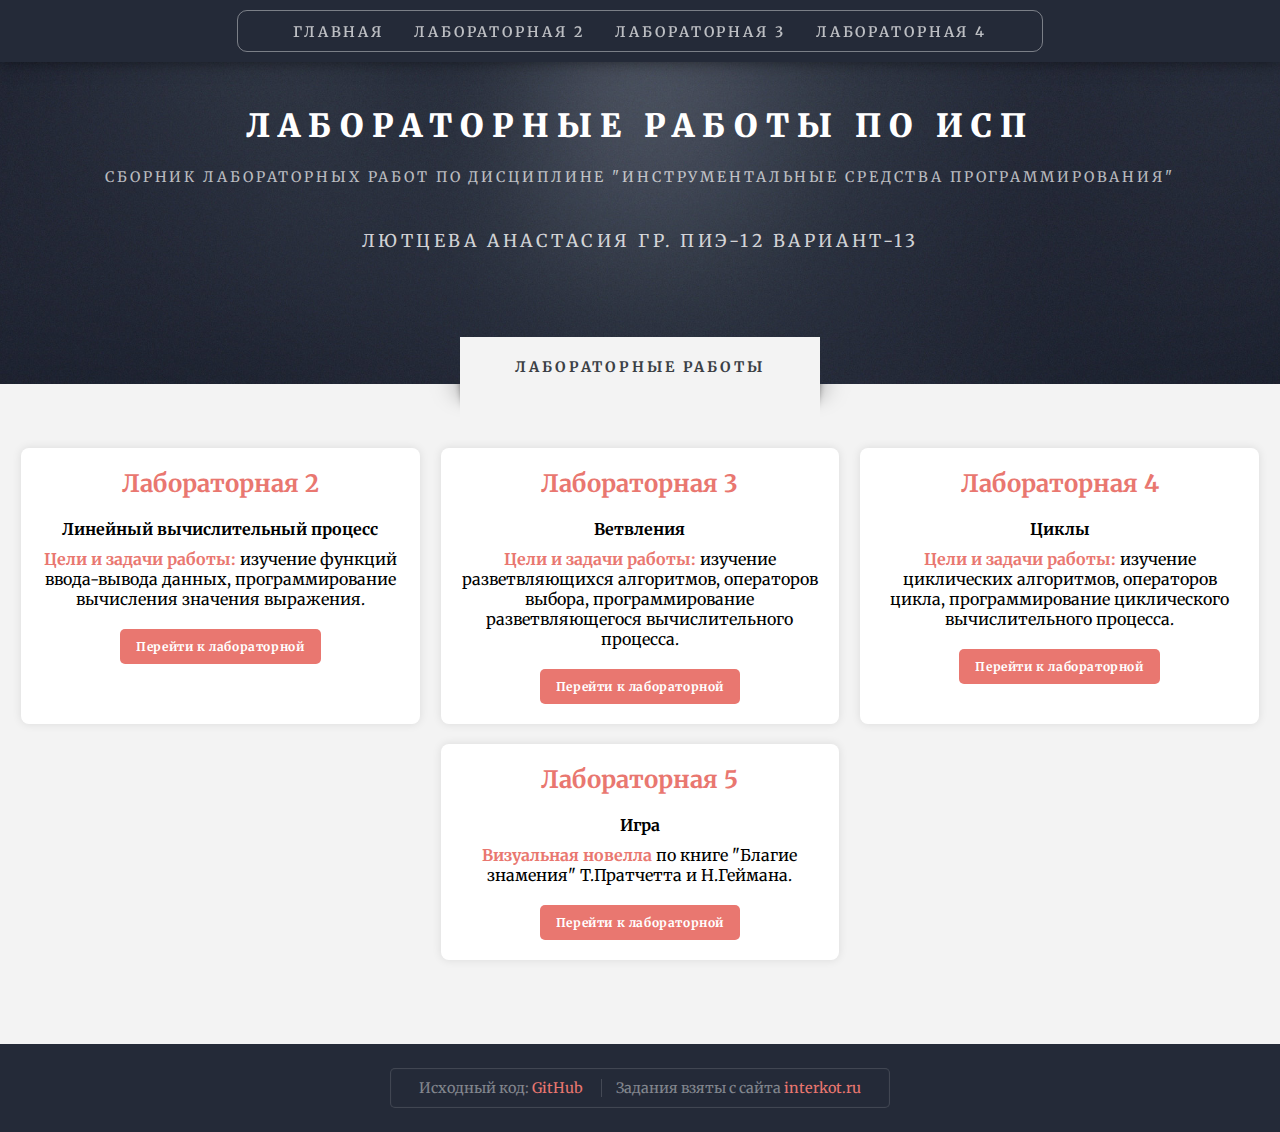
==== commit d95502db: "начало 5 лр" ====
--- a/index.html
+++ b/index.html
@@ -66,6 +66,15 @@
 					процесса.</p>
 				<a href="pages/lab4.html" class="tile__button tile__button_background-color">Перейти к лабораторной</a>
 			</div>
+
+			<!-- Лабораторная 4 -->
+			<div class="tile tile_sizes">
+				<a href="pages/lab4.html" class="tile__title"><strong>Лабораторная 5</strong></a>
+				<p class="tile__description tile__description_margin-top tile__description_text-bold">Игра</p>
+				<p class="tile__description tile__description_margin-bottom"><strong>Визуальная новелла</strong>
+					по книге "Благие знамения" Т.Пратчетта и Н.Геймана.</p>
+				<a href="pages/lab5.html" class="tile__button tile__button_background-color">Перейти к лабораторной</a>
+			</div>
 		</div>
 	</div>
 
--- a/css/contents.css
+++ b/css/contents.css
@@ -103,12 +103,6 @@
     color:#3b3f45;
 }
 
-.content__assignment-text-img {
-    margin: 0px 0px 10px;
-    width: 100%;
-}
-
-
 .content__assignment-code {
     padding: 20px;
     border-radius: 10px;
--- a/css/style.css
+++ b/css/style.css
@@ -3,3 +3,18 @@
     width: 100%;
     margin: 0;
 }
+
+.image-used-in-lab {
+    position: relative;
+    
+}
+.image-used-in-lab_width-100 {
+    width: 100%;
+}
+.image-used-in-lab_margin-bottom {
+    margin-bottom: 10px;
+}
+.image-used-in-lab_width-auto {
+    width: auto;
+}
+
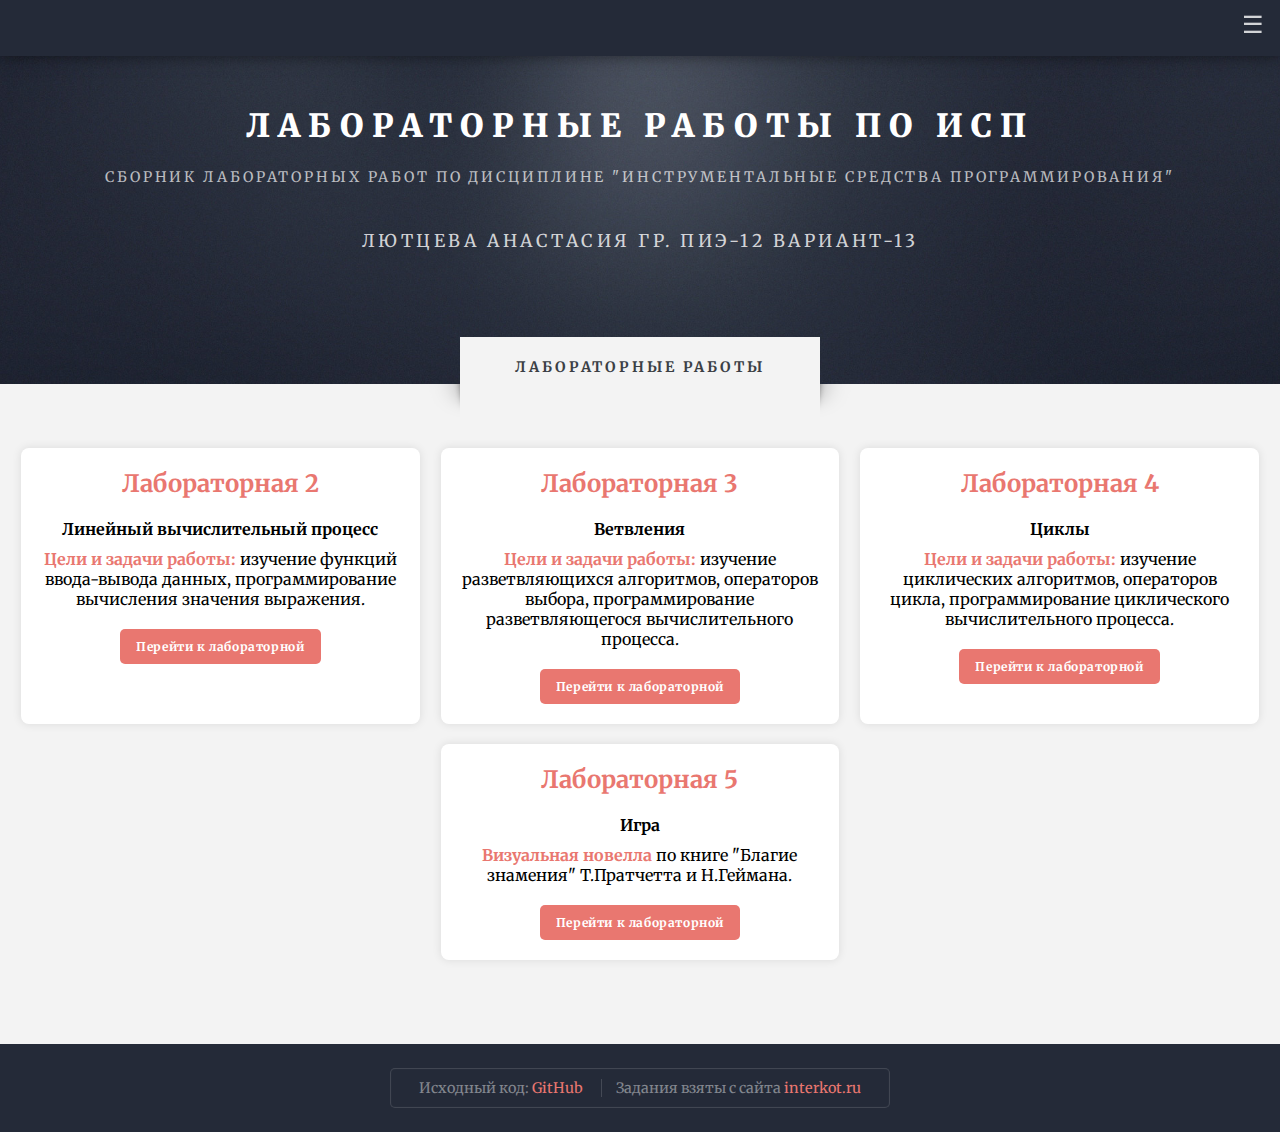
==== commit 17380b78: "закончена работа над 5 лр" ====
--- a/index.html
+++ b/index.html
@@ -18,10 +18,13 @@
 	<header class="header header__background">
 		<nav class="menu" id="display_nav">
 			<ul class="menu__list">
-				<li class="menu__item"><a class="menu__link" href="index.html">Главная</a></li>
-				<li class="menu__item"><a class="menu__link" href="pages/lab2.html">Лабораторная 2</a></li>
-				<li class="menu__item"><a class="menu__link" href="pages/lab3.html">Лабораторная 3</a></li>
-				<li class="menu__item"><a class="menu__link" href="pages/lab4.html">Лабораторная 4</a></li>
+				<li class="menu__item"><a class="menu__link" href="../index.html">Главная</a></li>
+				<li class="menu__item"><a class="menu__link" href="../pages/lab2.html">Лабораторная 2</a></li>
+				<li class="menu__item"><a class="menu__link" href="../pages/lab3.html">Лабораторная 3</a></li>
+				<li class="menu__item"><a class="menu__link" href="../pages/lab4.html">Лабораторная 4</a></li>
+                <li class="menu__item"><a class="menu__link" href="../pages/lab5.html">Лабораторная 5</a></li>
+				<li class="menu__item"><a class="menu__link" href="../pages/lab6.html">Лабораторная 6</a></li>
+				<li class="menu__item"><a class="menu__link" href="../pages/lab7.html">Лабораторная 7</a></li>
 			</ul>
 			<button class="menu__hamburger" onclick="changing_display()">☰</button>
 		</nav>
--- a/css/menu.css
+++ b/css/menu.css
@@ -45,31 +45,7 @@
     display: none; /* Не отображать кнопку по умолчанию */
 }
 
-@media screen and (max-width: 1200px) {
-    .menu__list {
-        justify-content: space-between;
-        padding: 15px 40px;
-    }
-
-}
-
-@media screen and (max-width: 900px) {
-    .menu__list {
-        justify-content: space-between;
-        padding: 15px 20px;
-    }
-
-    .menu__item {
-        margin: 0 10px;
-    }
-
-}
-
-@media screen and (max-width: 760px) {
-    .menu {
-        min-height: 34px;
-    }
-
+@media screen and (max-width: 1450px) {
     .menu__list {
         display: none;
         flex-direction: column;
@@ -95,6 +71,31 @@
         color: rgba(255, 255, 255, 0.8);
         font-size: 1.5em;
     }
+
+    .menu {
+        min-height: 36px;
+    }
+
+}
+
+/* @media screen and (max-width: 900px) {
+    .menu__list {
+        justify-content: space-between;
+        padding: 15px 20px;
+    }
+
+    .menu__item {
+        margin: 0 10px;
+    }
+
+} */
+
+@media screen and (max-width: 760px) {
+    .menu {
+        min-height: 34px;
+    }
+
+    
 }
 
 @media screen and (max-width: 320px) {
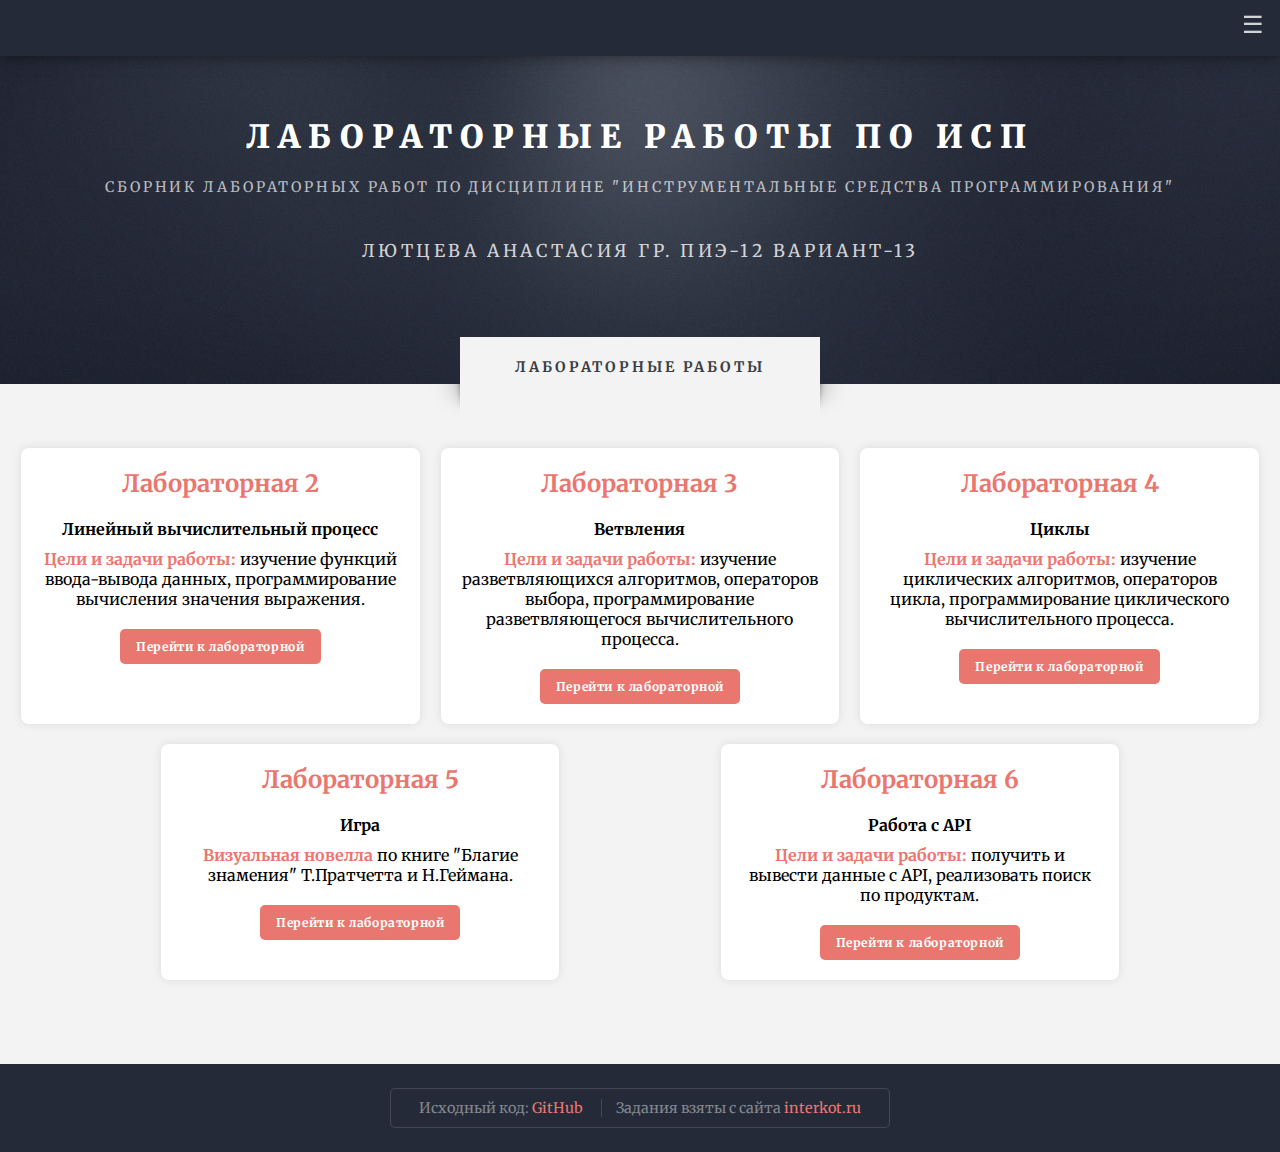
==== commit 2b33a490: "апи работает" ====
--- a/index.html
+++ b/index.html
@@ -18,13 +18,13 @@
 	<header class="header header__background">
 		<nav class="menu" id="display_nav">
 			<ul class="menu__list">
-				<li class="menu__item"><a class="menu__link" href="../index.html">Главная</a></li>
-				<li class="menu__item"><a class="menu__link" href="../pages/lab2.html">Лабораторная 2</a></li>
-				<li class="menu__item"><a class="menu__link" href="../pages/lab3.html">Лабораторная 3</a></li>
-				<li class="menu__item"><a class="menu__link" href="../pages/lab4.html">Лабораторная 4</a></li>
-                <li class="menu__item"><a class="menu__link" href="../pages/lab5.html">Лабораторная 5</a></li>
-				<li class="menu__item"><a class="menu__link" href="../pages/lab6.html">Лабораторная 6</a></li>
-				<li class="menu__item"><a class="menu__link" href="../pages/lab7.html">Лабораторная 7</a></li>
+				<li class="menu__item"><a class="menu__link" href="index.html">Главная</a></li>
+				<li class="menu__item"><a class="menu__link" href="pages/lab2.html">Лабораторная 2</a></li>
+				<li class="menu__item"><a class="menu__link" href="pages/lab3.html">Лабораторная 3</a></li>
+				<li class="menu__item"><a class="menu__link" href="pages/lab4.html">Лабораторная 4</a></li>
+                <li class="menu__item"><a class="menu__link" href="pages/lab5.html">Лабораторная 5</a></li>
+				<li class="menu__item"><a class="menu__link" href="pages/lab6.html">Лабораторная 6</a></li>
+				<li class="menu__item"><a class="menu__link" href="pages/lab7.html">Лабораторная 7</a></li>
 			</ul>
 			<button class="menu__hamburger" onclick="changing_display()">☰</button>
 		</nav>
@@ -70,13 +70,22 @@
 				<a href="pages/lab4.html" class="tile__button tile__button_background-color">Перейти к лабораторной</a>
 			</div>
 
-			<!-- Лабораторная 4 -->
+			<!-- Лабораторная 5 -->
 			<div class="tile tile_sizes">
 				<a href="pages/lab4.html" class="tile__title"><strong>Лабораторная 5</strong></a>
 				<p class="tile__description tile__description_margin-top tile__description_text-bold">Игра</p>
 				<p class="tile__description tile__description_margin-bottom"><strong>Визуальная новелла</strong>
 					по книге "Благие знамения" Т.Пратчетта и Н.Геймана.</p>
 				<a href="pages/lab5.html" class="tile__button tile__button_background-color">Перейти к лабораторной</a>
+			</div>
+
+			<!-- Лабораторная 6 -->
+			<div class="tile tile_sizes">
+				<a href="pages/lab4.html" class="tile__title"><strong>Лабораторная 6</strong></a>
+				<p class="tile__description tile__description_margin-top tile__description_text-bold">Работа с API</p>
+				<p class="tile__description tile__description_margin-bottom"><strong>Цели и задачи работы:</strong>
+					получить и вывести данные с API, реализовать поиск по продуктам.</p>
+				<a href="pages/lab6.html" class="tile__button tile__button_background-color">Перейти к лабораторной</a>
 			</div>
 		</div>
 	</div>
--- a/css/header.css
+++ b/css/header.css
@@ -26,7 +26,6 @@
     color: #fff;
     font-size: 2em;
     letter-spacing: 0.25em;
-    margin-top: 0;
 }
 
 .header__subtitle {
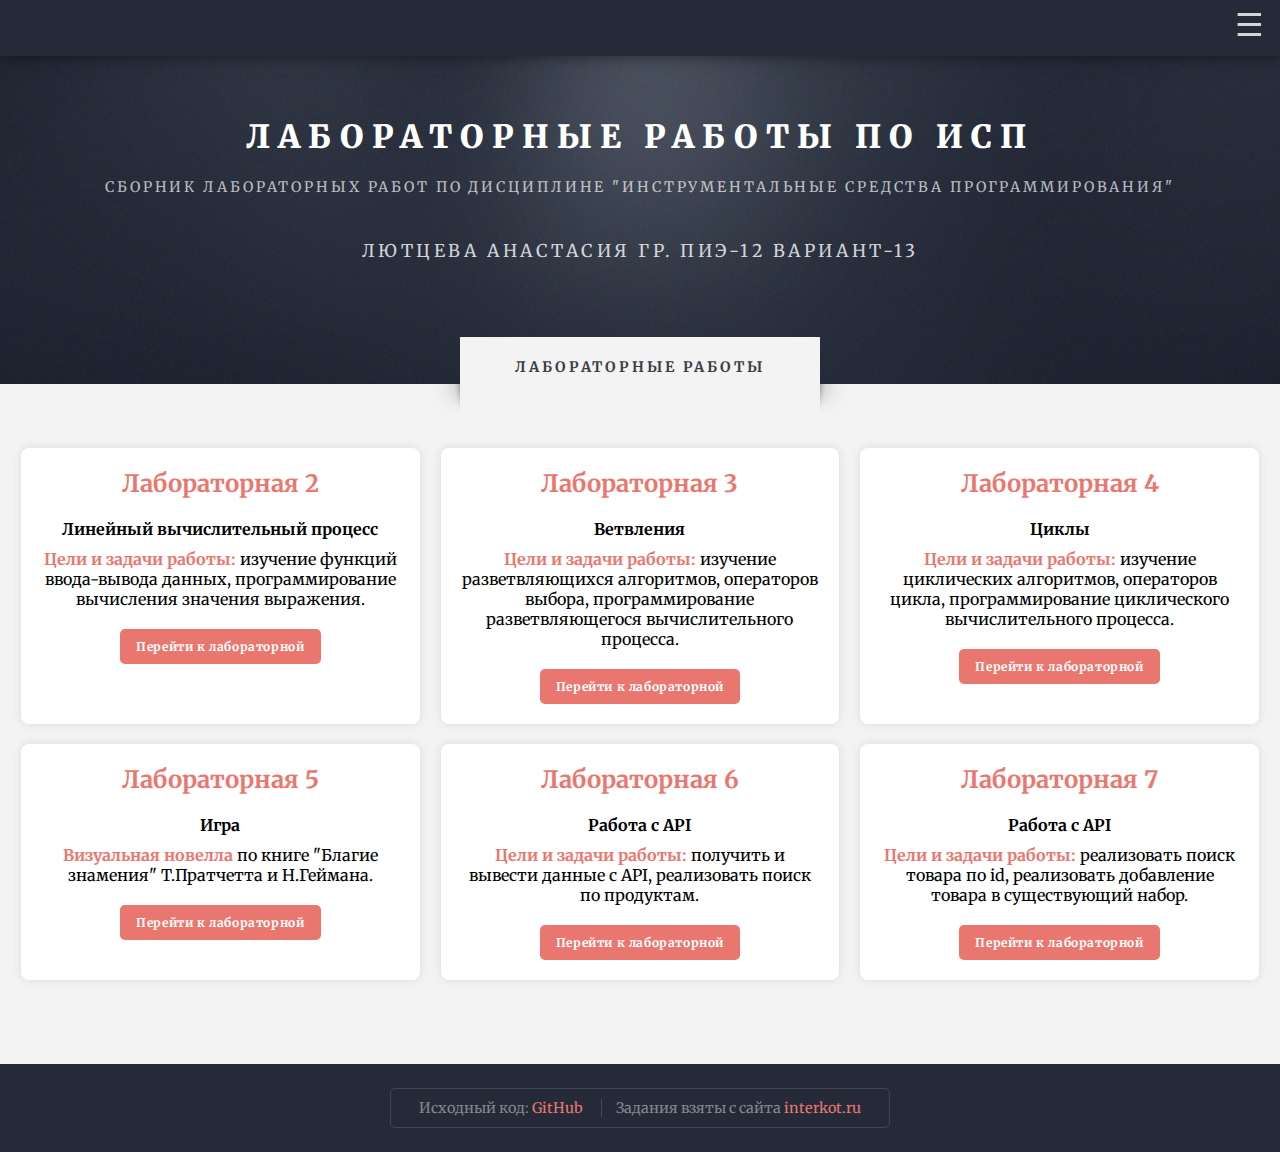
==== commit d5ad75f9: "обновлены ссылки и навигация" ====
--- a/index.html
+++ b/index.html
@@ -23,8 +23,7 @@
 				<li class="menu__item"><a class="menu__link" href="pages/lab3.html">Лабораторная 3</a></li>
 				<li class="menu__item"><a class="menu__link" href="pages/lab4.html">Лабораторная 4</a></li>
                 <li class="menu__item"><a class="menu__link" href="pages/lab5.html">Лабораторная 5</a></li>
-				<li class="menu__item"><a class="menu__link" href="pages/lab6.html">Лабораторная 6</a></li>
-				<li class="menu__item"><a class="menu__link" href="pages/lab7.html">Лабораторная 7</a></li>
+				<li class="menu__item"><a class="menu__link" href="pages/lab6.html">Лабораторная 6-7</a></li>
 			</ul>
 			<button class="menu__hamburger" onclick="changing_display()">☰</button>
 		</nav>
@@ -72,7 +71,7 @@
 
 			<!-- Лабораторная 5 -->
 			<div class="tile tile_sizes">
-				<a href="pages/lab4.html" class="tile__title"><strong>Лабораторная 5</strong></a>
+				<a href="pages/lab5.html" class="tile__title"><strong>Лабораторная 5</strong></a>
 				<p class="tile__description tile__description_margin-top tile__description_text-bold">Игра</p>
 				<p class="tile__description tile__description_margin-bottom"><strong>Визуальная новелла</strong>
 					по книге "Благие знамения" Т.Пратчетта и Н.Геймана.</p>
@@ -81,10 +80,19 @@
 
 			<!-- Лабораторная 6 -->
 			<div class="tile tile_sizes">
-				<a href="pages/lab4.html" class="tile__title"><strong>Лабораторная 6</strong></a>
+				<a href="pages/lab6.html" class="tile__title"><strong>Лабораторная 6</strong></a>
 				<p class="tile__description tile__description_margin-top tile__description_text-bold">Работа с API</p>
 				<p class="tile__description tile__description_margin-bottom"><strong>Цели и задачи работы:</strong>
 					получить и вывести данные с API, реализовать поиск по продуктам.</p>
+				<a href="pages/lab6.html" class="tile__button tile__button_background-color">Перейти к лабораторной</a>
+			</div>
+
+			<!-- Лабораторная 7 -->
+			<div class="tile tile_sizes">
+				<a href="pages/lab6.html" class="tile__title"><strong>Лабораторная 7</strong></a>
+				<p class="tile__description tile__description_margin-top tile__description_text-bold">Работа с API</p>
+				<p class="tile__description tile__description_margin-bottom"><strong>Цели и задачи работы:</strong>
+					реализовать поиск товара по id, реализовать добавление товара в существующий набор.</p>
 				<a href="pages/lab6.html" class="tile__button tile__button_background-color">Перейти к лабораторной</a>
 			</div>
 		</div>
--- a/css/menu.css
+++ b/css/menu.css
@@ -42,15 +42,16 @@
 }
 
 .menu__hamburger {
-    display: none; /* Не отображать кнопку по умолчанию */
+    display: none;
+    /* Не отображать кнопку по умолчанию */
 }
 
-@media screen and (max-width: 1450px) {
+@media screen and (max-width: 1300px) {
     .menu__list {
         display: none;
         flex-direction: column;
     }
-    
+
     .menu__link {
         font-size: 0.8em;
     }
@@ -64,42 +65,37 @@
     .menu__hamburger {
         position: absolute;
         right: 10px;
-        top: 10px;
+        top: 5px;
         display: block;
         background: none;
         border: none;
         color: rgba(255, 255, 255, 0.8);
-        font-size: 1.5em;
+        font-size: 32px;
     }
 
     .menu {
         min-height: 36px;
     }
-
 }
 
-/* @media screen and (max-width: 900px) {
-    .menu__list {
-        justify-content: space-between;
-        padding: 15px 20px;
-    }
-
-    .menu__item {
-        margin: 0 10px;
-    }
-
-} */
 
 @media screen and (max-width: 760px) {
     .menu {
         min-height: 34px;
     }
 
-    
+    .menu__hamburger {
+        font-size: 28px;
+    }
+
 }
 
-@media screen and (max-width: 320px) {
+@media screen and (max-width: 420px) {
     .menu {
         min-height: 28px;
     }
+
+    .menu__hamburger {
+        font-size: 24px;
+    }
 }